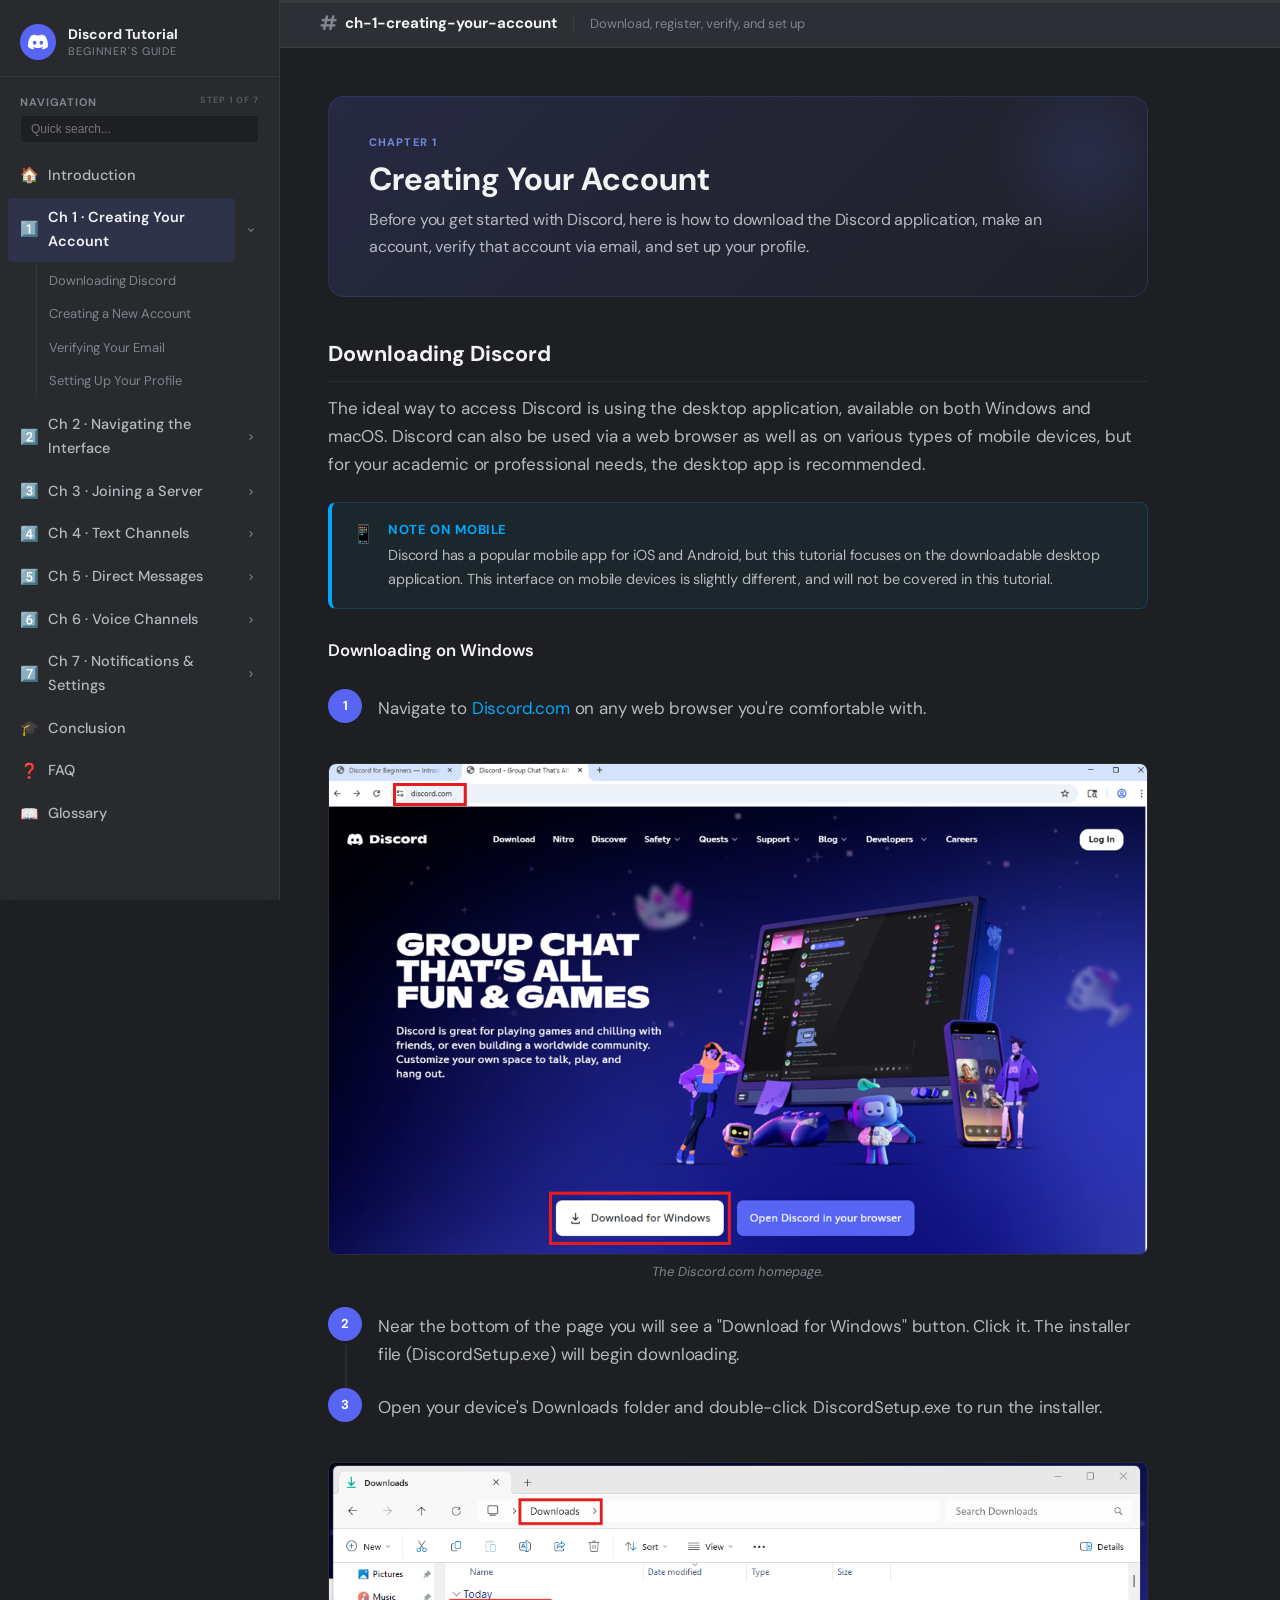
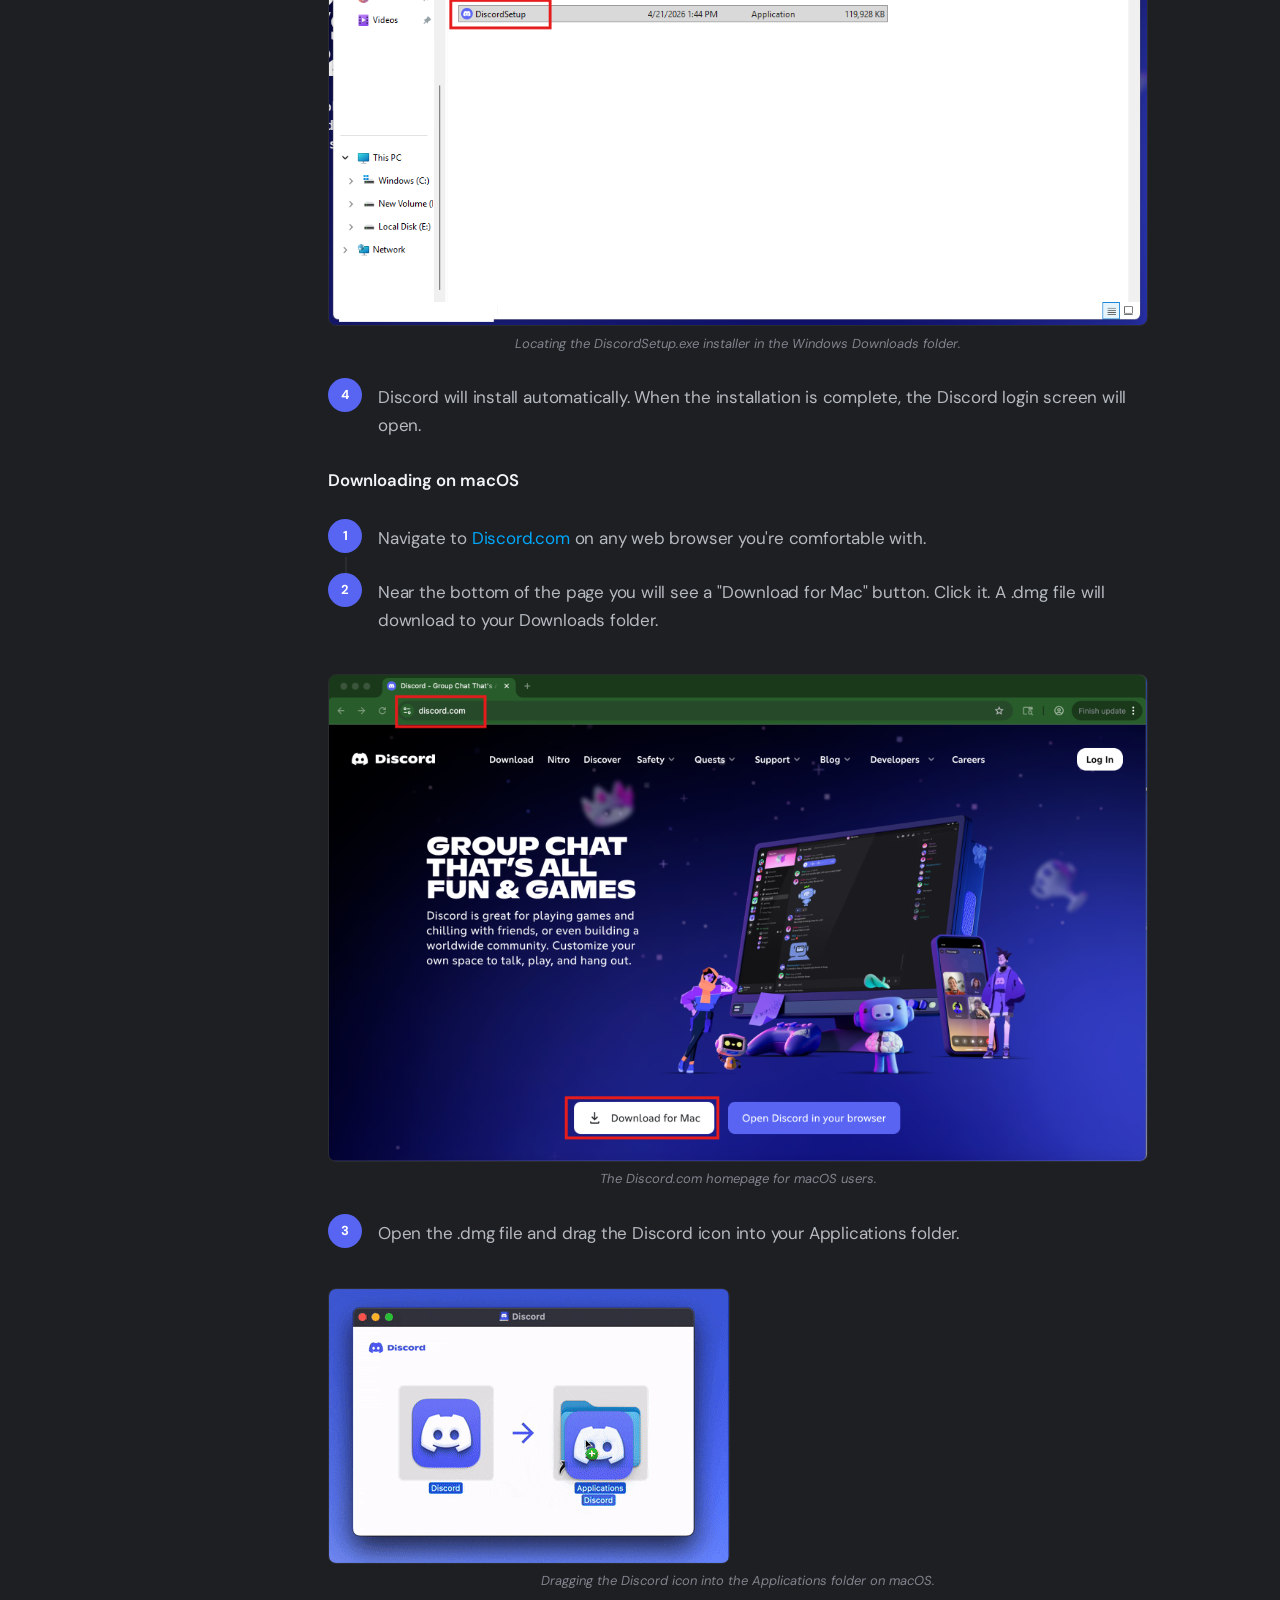
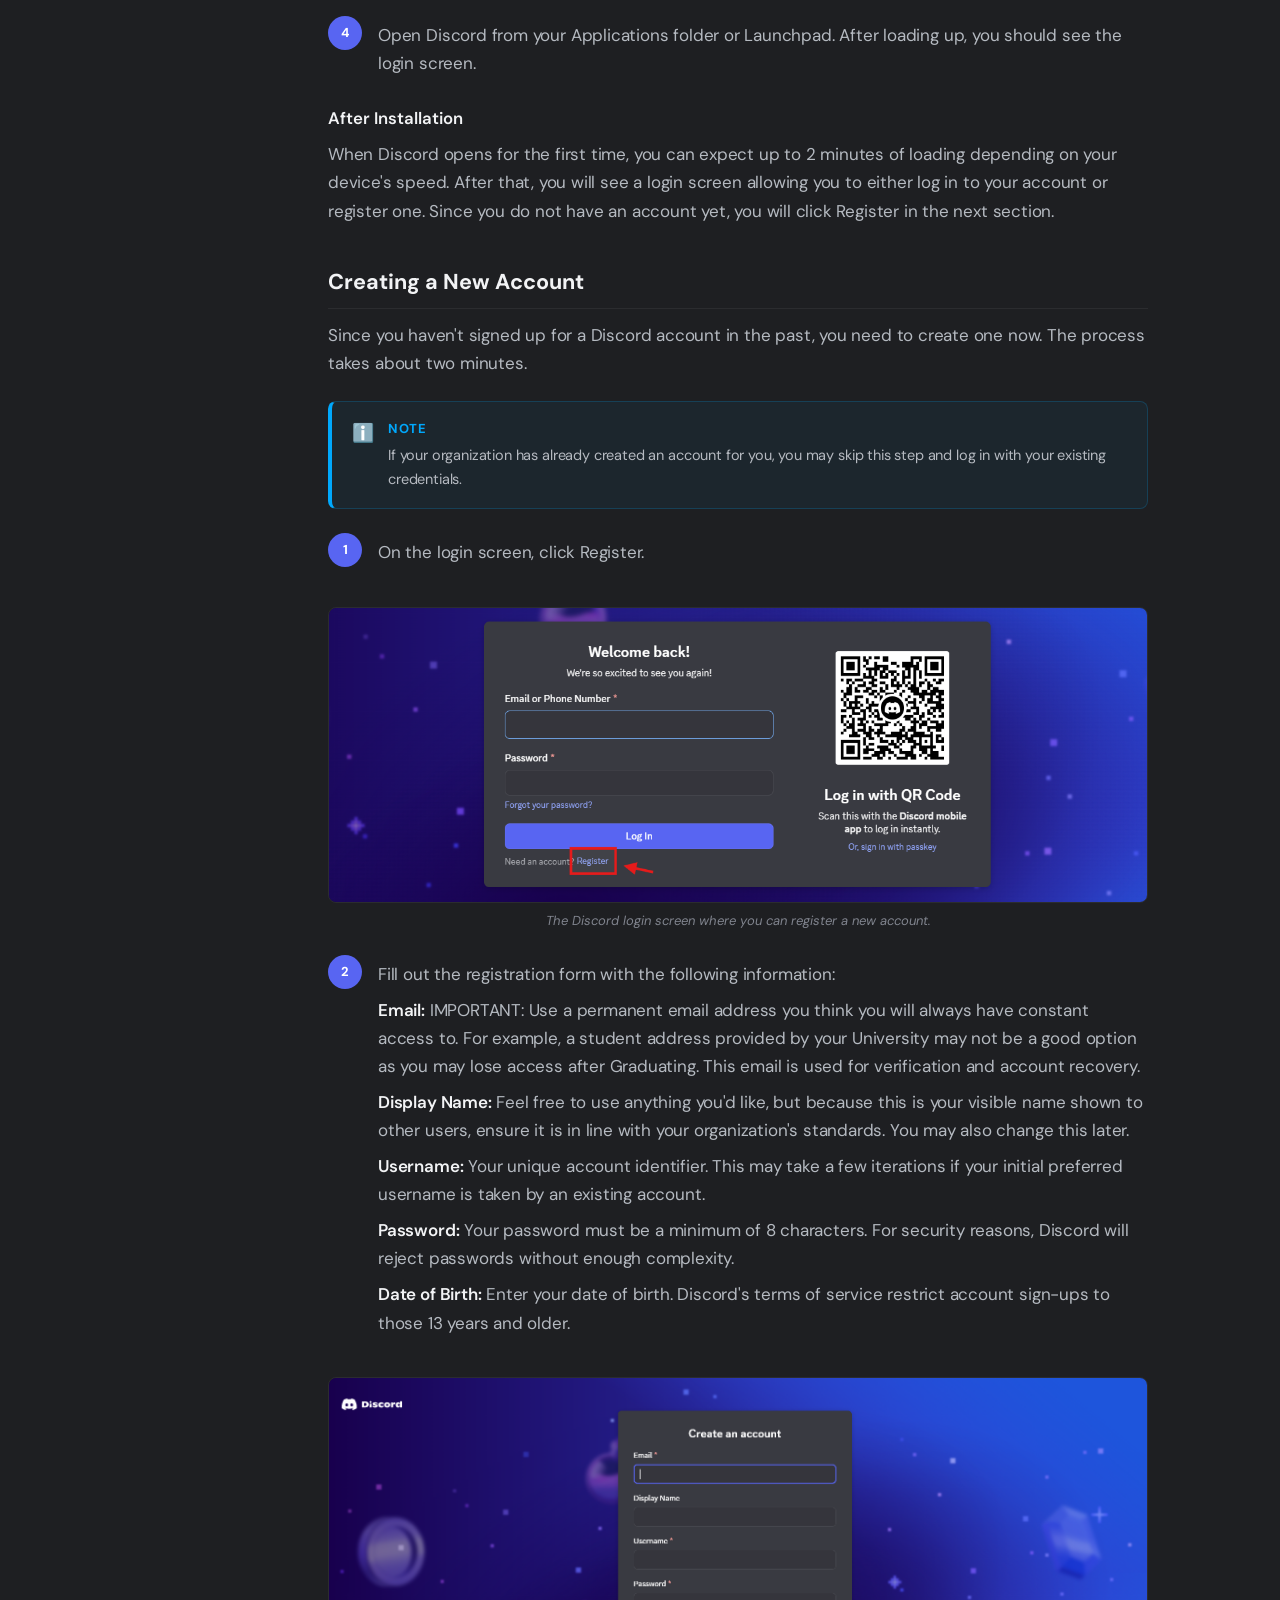
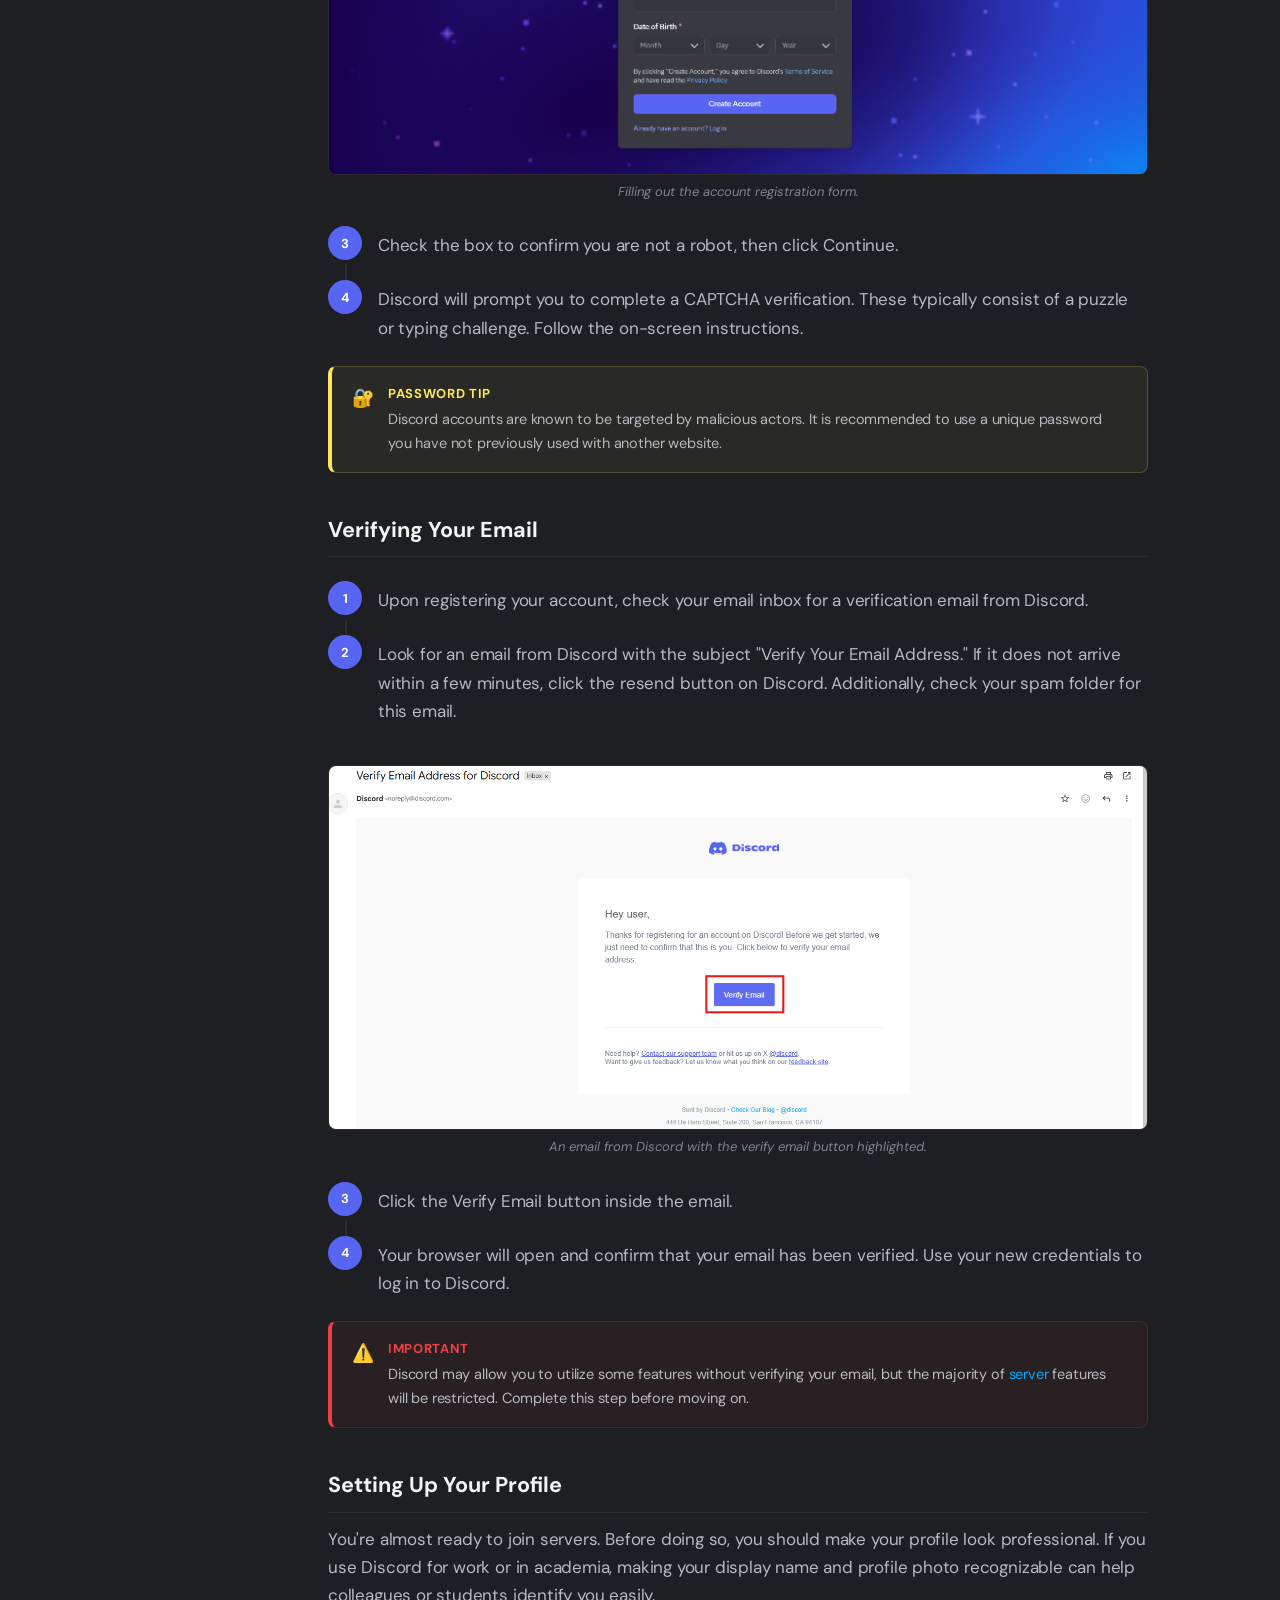
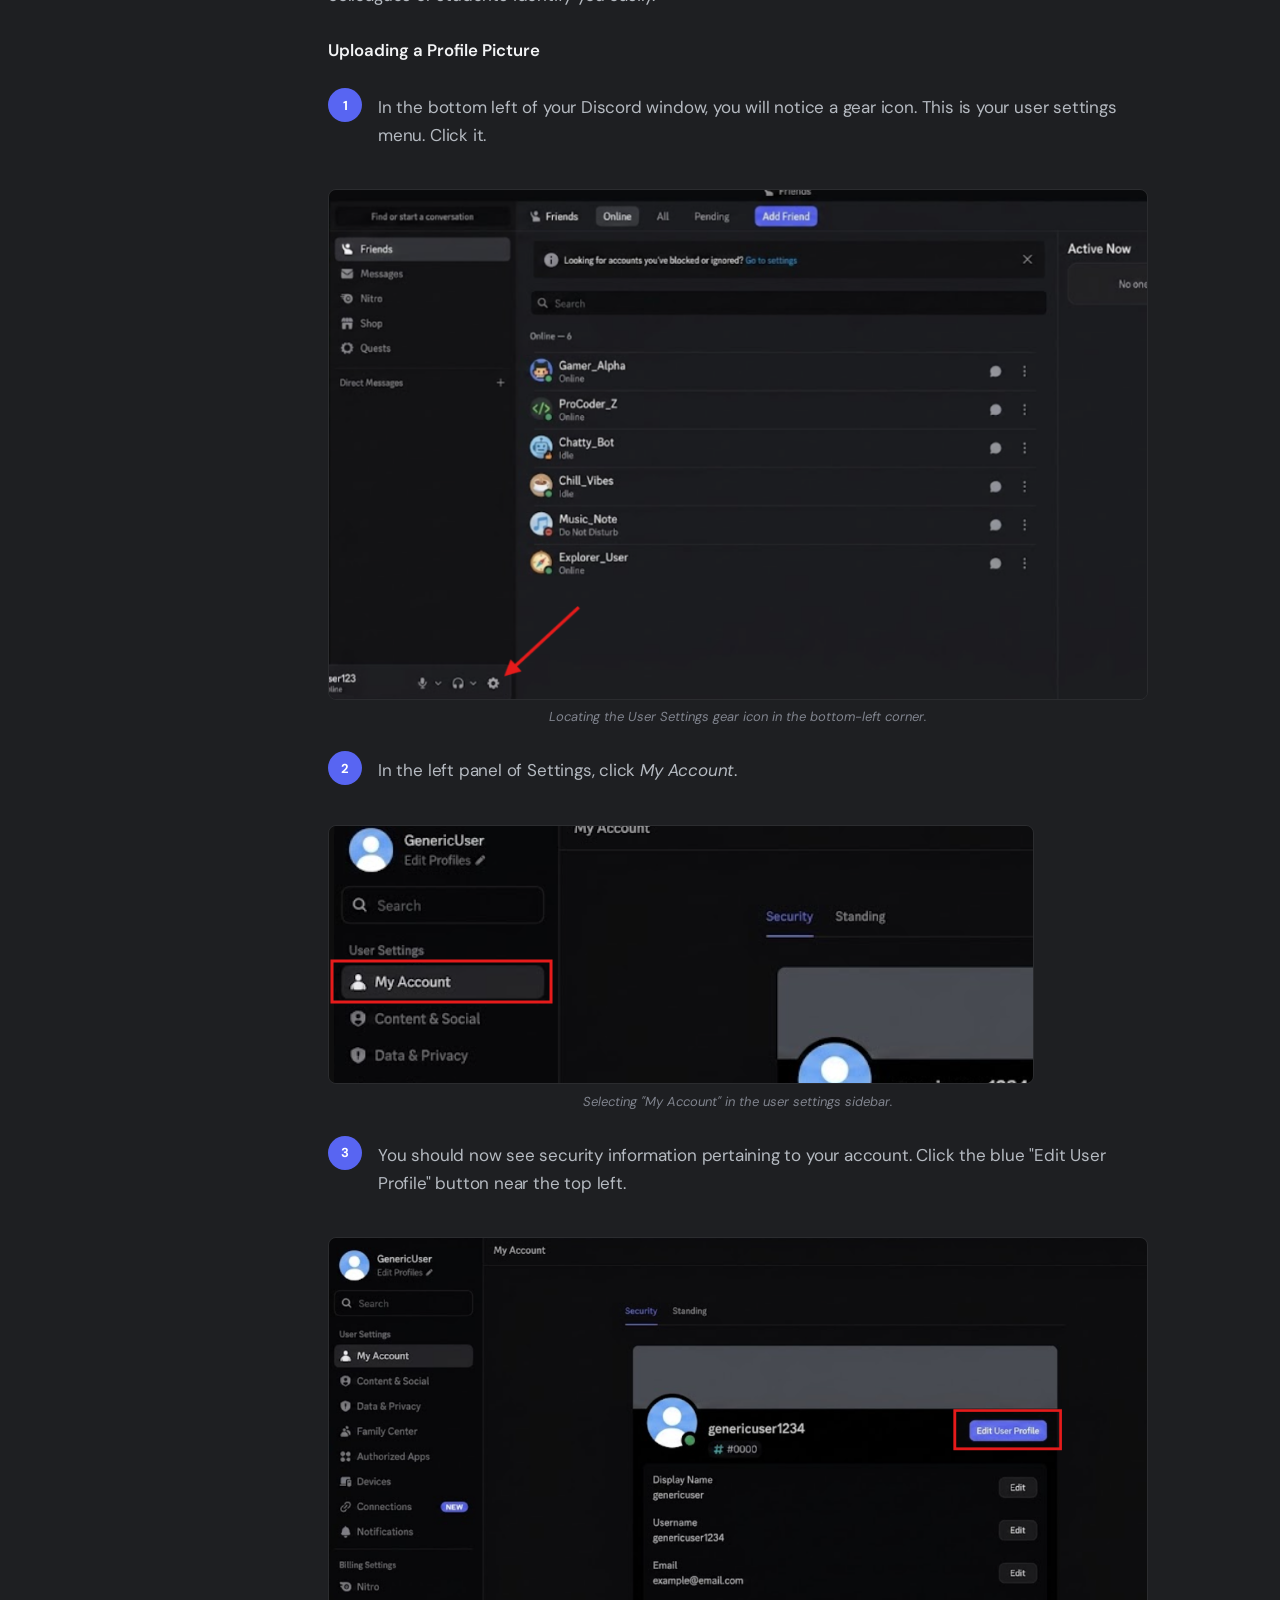
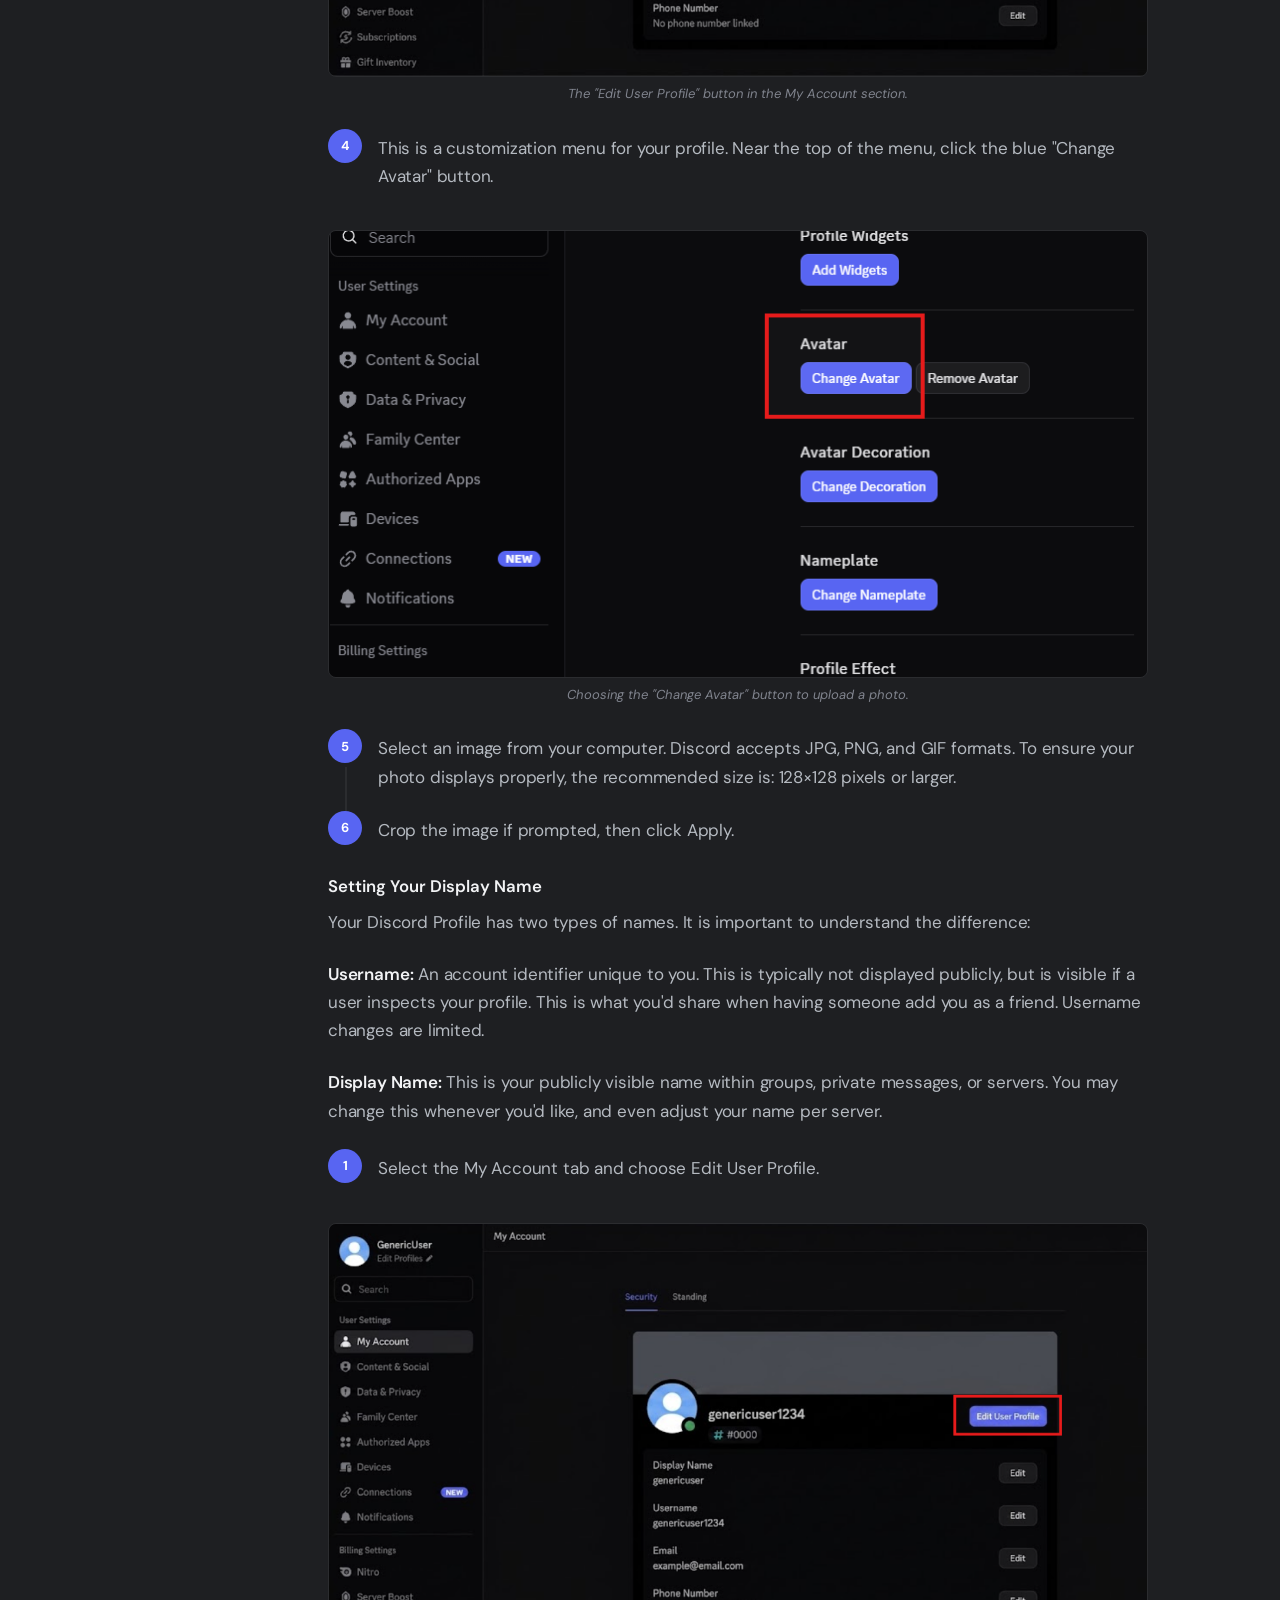
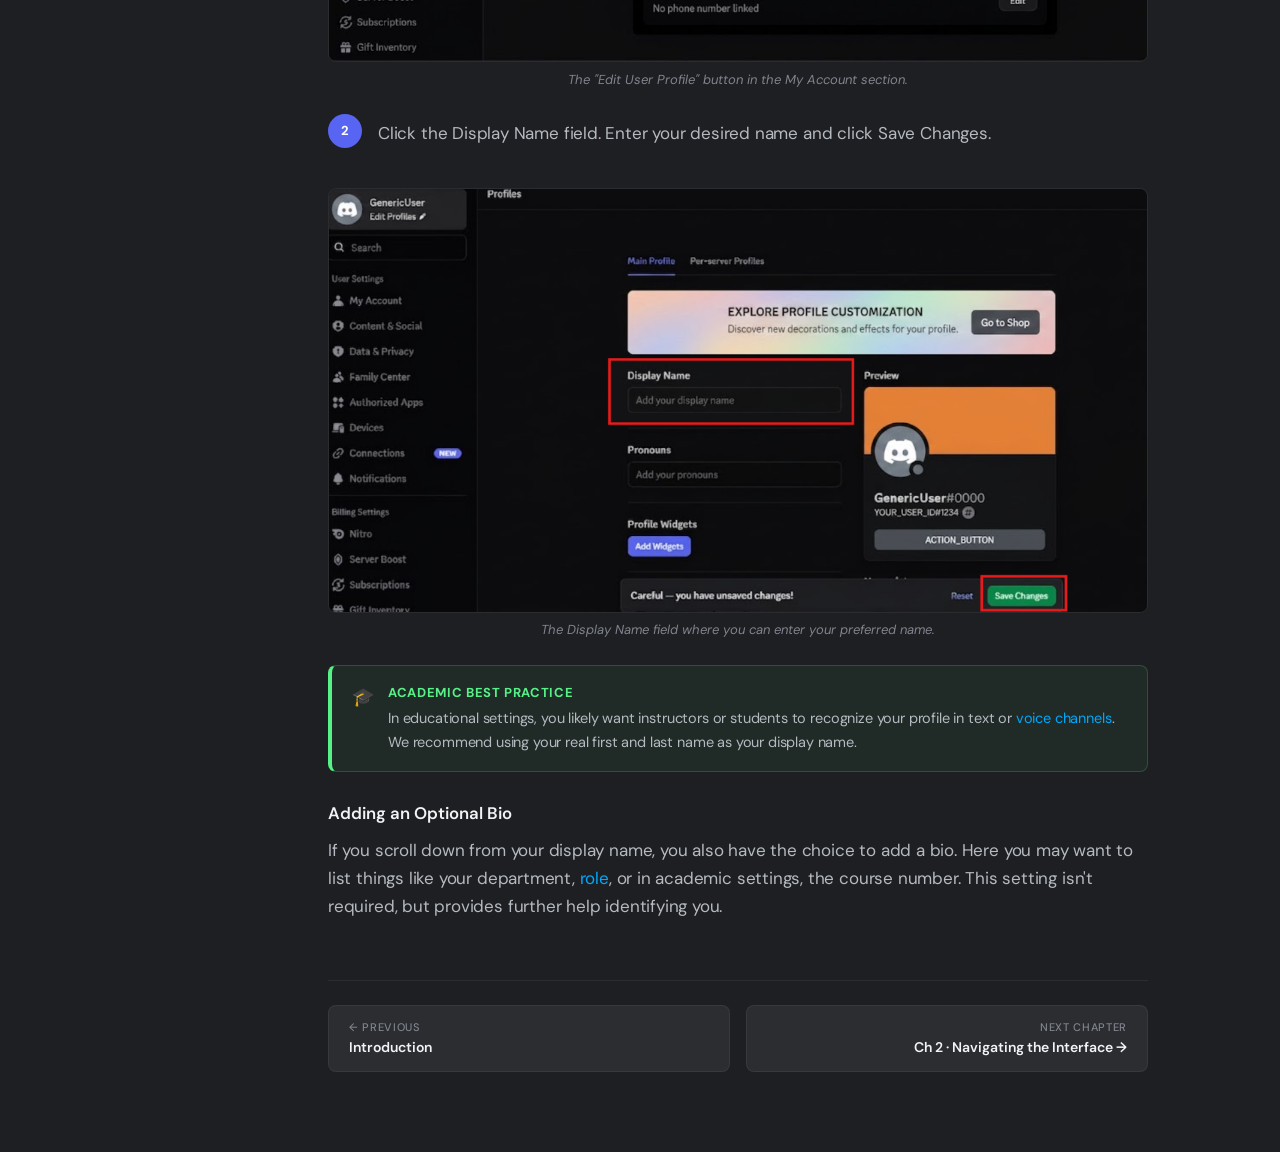
==== ch1.html @ 2c58df34 "Final Submission: Discord for Beginners Tutorial" ====
<!DOCTYPE html>
<html lang="en">
<head>
<meta charset="UTF-8">
<meta name="viewport" content="width=device-width, initial-scale=1.0">
<title>Ch 1 · Creating Your Account — Discord for Beginners</title>
<link rel="stylesheet" href="style.css">
</head>
<body>
<script>window.CURRENT_PAGE='ch1';</script>
<script src="nav.js"></script>

<div class="main">
  <div class="topbar">
    <span class="topbar-hash">#</span>
    <span class="topbar-title">ch-1-creating-your-account</span>
    <div class="topbar-divider"></div>
    <span class="topbar-desc">Download, register, verify, and set up</span>
  </div>
  <div class="content">

    <div class="page-hero">
      <div class="page-hero-eyebrow">Chapter 1</div>
      <h1>Creating Your Account</h1>
      <p>Before you get started with Discord, here is how to download the Discord application, make an account, verify that account via email, and set up your profile.</p>
    </div>

    <h2>Downloading Discord</h2>
    <p>The ideal way to access Discord is using the desktop application, available on both Windows and macOS. Discord can also be used via a web browser as well as on various types of mobile devices, but for your academic or professional needs, the desktop app is recommended.</p>

    <div class="callout info">
      <div class="callout-icon">📱</div>
      <div class="callout-body">
        <div class="callout-title">Note on Mobile</div>
        <p>Discord has a popular mobile app for iOS and Android, but this tutorial focuses on the downloadable desktop application. This interface on mobile devices is slightly different, and will not be covered in this tutorial.</p>
      </div>
    </div>

    <h3>Downloading on Windows</h3>
    <div class="steps">
      <div class="step">
        <div class="step-num">1</div>
        <div class="step-body"><p>Navigate to <a href="http://discord.com" target="_blank">Discord.com</a> on any web browser you're comfortable with.</p></div>
      </div>
    </div>
    <img src="assets/chapter 1 downloading on windows between step 1 and 2.png" alt="Discord homepage" style="max-width: 100%; height: auto; border-radius: var(--radius-md); border: 1px solid var(--border); margin: 16px 0 8px 0;">
    <div class="img-caption">The Discord.com homepage.</div>

    <div class="steps">
      <div class="step">
        <div class="step-num">2</div>
        <div class="step-body"><p>Near the bottom of the page you will see a "Download for Windows" button. Click it. The installer file (DiscordSetup.exe) will begin downloading.</p></div>
      </div>
      <div class="step">
        <div class="step-num">3</div>
        <div class="step-body"><p>Open your device's Downloads folder and double-click DiscordSetup.exe to run the installer.</p></div>
      </div>
    </div>
    <img src="assets/chapter 1, downloading on windows, between steps 3 and 4.png" alt="Discord download and install on Windows" style="max-width: 100%; height: auto; border-radius: var(--radius-md); border: 1px solid var(--border); margin: 16px 0 8px 0;">
    <div class="img-caption">Locating the DiscordSetup.exe installer in the Windows Downloads folder.</div>

    <div class="steps">
      <div class="step">
        <div class="step-num">4</div>
        <div class="step-body"><p>Discord will install automatically. When the installation is complete, the Discord login screen will open.</p></div>
      </div>
    </div>

    <h3>Downloading on macOS</h3>
    <div class="steps">
      <div class="step">
        <div class="step-num">1</div>
        <div class="step-body"><p>Navigate to <a href="http://discord.com" target="_blank">Discord.com</a> on any web browser you're comfortable with.</p></div>
      </div>
      <div class="step">
        <div class="step-num">2</div>
        <div class="step-body"><p>Near the bottom of the page you will see a "Download for Mac" button. Click it. A .dmg file will download to your Downloads folder.</p></div>
      </div>
    </div>
    <img src="assets/chapter 1 downloading on mac os between steps 2 and 3.png" alt="Discord download on macOS" style="max-width: 100%; height: auto; border-radius: var(--radius-md); border: 1px solid var(--border); margin: 16px 0 8px 0;">
    <div class="img-caption">The Discord.com homepage for macOS users.</div>

    <div class="steps">
      <div class="step">
        <div class="step-num">3</div>
        <div class="step-body"><p>Open the .dmg file and drag the Discord icon into your Applications folder.</p></div>
      </div>
    </div>
    <img src="assets/chapter 1 downloading on mac os between steps 3 and 4.gif" alt="Installing Discord on macOS" style="max-width: 100%; height: auto; border-radius: var(--radius-md); border: 1px solid var(--border); margin: 16px 0 8px 0;">
    <div class="img-caption">Dragging the Discord icon into the Applications folder on macOS.</div>

    <div class="steps">
      <div class="step">
        <div class="step-num">4</div>
        <div class="step-body"><p>Open Discord from your Applications folder or Launchpad. After loading up, you should see the login screen.</p></div>
      </div>
    </div>

    <h3>After Installation</h3>
    <p>When Discord opens for the first time, you can expect up to 2 minutes of loading depending on your device's speed. After that, you will see a login screen allowing you to either log in to your account or register one. Since you do not have an account yet, you will click Register in the next section.</p>

    <h2>Creating a New Account</h2>
    <p>Since you haven't signed up for a Discord account in the past, you need to create one now. The process takes about two minutes.</p>

    <div class="callout info">
      <div class="callout-icon">ℹ️</div>
      <div class="callout-body">
        <div class="callout-title">Note</div>
        <p>If your organization has already created an account for you, you may skip this step and log in with your existing credentials.</p>
      </div>
    </div>

    <div class="steps">
      <div class="step">
        <div class="step-num">1</div>
        <div class="step-body"><p>On the login screen, click Register.</p></div>
      </div>
    </div>
    <img src="assets/chapter 1 creating a new account, between steps 1 and 2.png" alt="Discord login screen with Register button" style="max-width: 100%; height: auto; border-radius: var(--radius-md); border: 1px solid var(--border); margin: 16px 0 8px 0;">
    <div class="img-caption">The Discord login screen where you can register a new account.</div>

    <div class="steps">
      <div class="step">
        <div class="step-num">2</div>
        <div class="step-body">
          <p>Fill out the registration form with the following information:</p>
          <p><strong>Email:</strong> IMPORTANT: Use a permanent email address you think you will always have constant access to. For example, a student address provided by your University may not be a good option as you may lose access after Graduating. This email is used for verification and account recovery.</p>
          <p><strong>Display Name:</strong> Feel free to use anything you'd like, but because this is your visible name shown to other users, ensure it is in line with your organization's standards. You may also change this later.</p>
          <p><strong>Username:</strong> Your unique account identifier. This may take a few iterations if your initial preferred username is taken by an existing account.</p>
          <p><strong>Password:</strong> Your password must be a minimum of 8 characters. For security reasons, Discord will reject passwords without enough complexity.</p>
          <p><strong>Date of Birth:</strong> Enter your date of birth. Discord's terms of service restrict account sign-ups to those 13 years and older.</p>
        </div>
      </div>
    </div>
    <img src="assets/chapter 1 creating a new account, between steps 2 and 3.png" alt="Discord registration form" style="max-width: 100%; height: auto; border-radius: var(--radius-md); border: 1px solid var(--border); margin: 16px 0 8px 0;">
    <div class="img-caption">Filling out the account registration form.</div>

    <div class="steps">
      <div class="step">
        <div class="step-num">3</div>
        <div class="step-body"><p>Check the box to confirm you are not a robot, then click Continue.</p></div>
      </div>
      <div class="step">
        <div class="step-num">4</div>
        <div class="step-body"><p>Discord will prompt you to complete a CAPTCHA verification. These typically consist of a puzzle or typing challenge. Follow the on-screen instructions.</p></div>
      </div>
    </div>

    <div class="callout warning">
      <div class="callout-icon">🔐</div>
      <div class="callout-body">
        <div class="callout-title">Password Tip</div>
        <p>Discord accounts are known to be targeted by malicious actors. It is recommended to use a unique password you have not previously used with another website.</p>
      </div>
    </div>

    <h2>Verifying Your Email</h2>
    <div class="steps">
      <div class="step">
        <div class="step-num">1</div>
        <div class="step-body"><p>Upon registering your account, check your email inbox for a verification email from Discord.</p></div>
      </div>
      <div class="step">
        <div class="step-num">2</div>
        <div class="step-body"><p>Look for an email from Discord with the subject "Verify Your Email Address." If it does not arrive within a few minutes, click the resend button on Discord. Additionally, check your spam folder for this email.</p></div>
      </div>
    </div>
    <img src="assets/chapter 1 verifying your email between steps 2 and 3.png" alt="Discord email verification" style="max-width: 100%; height: auto; border-radius: var(--radius-md); border: 1px solid var(--border); margin: 16px 0 8px 0;">
    <div class="img-caption">An email from Discord with the verify email button highlighted.</div>

    <div class="steps">
      <div class="step">
        <div class="step-num">3</div>
        <div class="step-body"><p>Click the Verify Email button inside the email.</p></div>
      </div>
      <div class="step">
        <div class="step-num">4</div>
        <div class="step-body"><p>Your browser will open and confirm that your email has been verified. Use your new credentials to log in to Discord.</p></div>
      </div>
    </div>

    <div class="callout danger">
      <div class="callout-icon">⚠️</div>
      <div class="callout-body">
        <div class="callout-title">Important</div>
        <p>Discord may allow you to utilize some features without verifying your email, but the majority of <a href="glossary.html#server">server</a> features will be restricted. Complete this step before moving on.</p>
      </div>
    </div>

    <h2>Setting Up Your Profile</h2>
    <p>You're almost ready to join servers. Before doing so, you should make your profile look professional. If you use Discord for work or in academia, making your display name and profile photo recognizable can help colleagues or students identify you easily.</p>

    <h3>Uploading a Profile Picture</h3>
    <div class="steps">
      <div class="step">
        <div class="step-num">1</div>
        <div class="step-body"><p>In the bottom left of your Discord window, you will notice a gear icon. This is your user settings menu. Click it.</p></div>
      </div>
    </div>
    <img src="assets/chapter 1 uploading a profile picture between step 1 and 2.png" alt="Settings gear icon location" style="max-width: 100%; height: auto; border-radius: var(--radius-md); border: 1px solid var(--border); margin: 16px 0 8px 0;">
    <div class="img-caption">Locating the User Settings gear icon in the bottom-left corner.</div>

    <div class="steps">
      <div class="step">
        <div class="step-num">2</div>
        <div class="step-body"><p>In the left panel of Settings, click <em>My Account</em>.</p></div>
      </div>
    </div>
    <img src="assets/chapter 1 uploading a profile picture between step 2 and 3.png" alt="My Account in Settings" style="max-width: 100%; height: auto; border-radius: var(--radius-md); border: 1px solid var(--border); margin: 16px 0 8px 0;">
    <div class="img-caption">Selecting "My Account" in the user settings sidebar.</div>

    <div class="steps">
      <div class="step">
        <div class="step-num">3</div>
        <div class="step-body"><p>You should now see security information pertaining to your account. Click the blue "Edit User Profile" button near the top left.</p></div>
      </div>
    </div>
    <img src="assets/chapter 1 uploading a profile picture, between step 3 and 4.png" alt="Edit User Profile button" style="max-width: 100%; height: auto; border-radius: var(--radius-md); border: 1px solid var(--border); margin: 16px 0 8px 0;">
    <div class="img-caption">The "Edit User Profile" button in the My Account section.</div>

    <div class="steps">
      <div class="step">
        <div class="step-num">4</div>
        <div class="step-body"><p>This is a customization menu for your profile. Near the top of the menu, click the blue "Change Avatar" button.</p></div>
      </div>
    </div>
    <img src="assets/chapter 1 uploading a profile picture between step 4 and 5.png" alt="Change Avatar button" style="max-width: 100%; height: auto; border-radius: var(--radius-md); border: 1px solid var(--border); margin: 16px 0 8px 0;">
    <div class="img-caption">Choosing the "Change Avatar" button to upload a photo.</div>

    <div class="steps">
      <div class="step">
        <div class="step-num">5</div>
        <div class="step-body"><p>Select an image from your computer. Discord accepts JPG, PNG, and GIF formats. To ensure your photo displays properly, the recommended size is: 128×128 pixels or larger.</p></div>
      </div>
      <div class="step">
        <div class="step-num">6</div>
        <div class="step-body"><p>Crop the image if prompted, then click Apply.</p></div>
      </div>
    </div>

    <h3>Setting Your Display Name</h3>
    <p>Your Discord Profile has two types of names. It is important to understand the difference:</p>
    <p><strong>Username:</strong> An account identifier unique to you. This is typically not displayed publicly, but is visible if a user inspects your profile. This is what you'd share when having someone add you as a friend. Username changes are limited.</p>
    <p><strong>Display Name:</strong> This is your publicly visible name within groups, private messages, or servers. You may change this whenever you'd like, and even adjust your name per server.</p>
    <div class="steps">
      <div class="step">
        <div class="step-num">1</div>
        <div class="step-body"><p>Select the My Account tab and choose Edit User Profile.</p></div>
      </div>
    </div>
    <img src="assets/chapter 1 uploading a profile picture, between step 3 and 4.png" alt="Edit User Profile button" style="max-width: 100%; height: auto; border-radius: var(--radius-md); border: 1px solid var(--border); margin: 16px 0 8px 0;">
    <div class="img-caption">The "Edit User Profile" button in the My Account section.</div>

    <div class="steps">
      <div class="step">
        <div class="step-num">2</div>
        <div class="step-body"><p>Click the Display Name field. Enter your desired name and click Save Changes.</p></div>
      </div>
    </div>
    <img src="assets/chapter 1 setting up your display name, between click save and academic best practice.png" alt="Display Name field in settings" style="max-width: 100%; height: auto; border-radius: var(--radius-md); border: 1px solid var(--border); margin: 16px 0 8px 0;">
    <div class="img-caption">The Display Name field where you can enter your preferred name.</div>


    <div class="callout tip">
      <div class="callout-icon">🎓</div>
      <div class="callout-body">
        <div class="callout-title">Academic Best Practice</div>
        <p>In educational settings, you likely want instructors or students to recognize your profile in text or <a href="glossary.html#voice-channel">voice channels</a>. We recommend using your real first and last name as your display name.</p>
      </div>
    </div>

    <h3>Adding an Optional Bio</h3>
    <p>If you scroll down from your display name, you also have the choice to add a bio. Here you may want to list things like your department, <a href="glossary.html#role">role</a>, or in academic settings, the course number. This setting isn't required, but provides further help identifying you.</p>

    <div class="chapter-nav">
      <a href="index.html" class="chapter-nav-btn">
        <div>
          <span class="label">← Previous</span>
          <span class="title">Introduction</span>
        </div>
      </a>
      <a href="ch2.html" class="chapter-nav-btn next">
        <div>
          <span class="label">Next Chapter</span>
          <span class="title">Ch 2 · Navigating the Interface →</span>
        </div>
      </a>
    </div>

  </div>
</div>
</body>
</html>
---- style.css ----
@import url('https://fonts.googleapis.com/css2?family=gg+Sans:wght@400;500;600;700&family=Noto+Sans:ital,wght@0,400;0,600;0,700;1,400&display=swap');
@import url('https://fonts.googleapis.com/css2?family=DM+Sans:ital,opsz,wght@0,9..40,400;0,9..40,500;0,9..40,600;0,9..40,700;1,9..40,400&family=JetBrains+Mono:wght@400;500&display=swap');

/* ── TOKENS ─────────────────────────────────────────────────────────── */
:root {
  --bg-primary:    #1e1f22;
  --bg-secondary:  #2b2d31;
  --bg-tertiary:   #313338;
  --bg-elevated:   #383a40;
  --sidebar-bg:    #2b2d31;
  --nav-bg:        #1e1f22;

  --blurple:       #5865f2;
  --blurple-hover: #4752c4;
  --blurple-light: #7289da;
  --green:         #57f287;
  --yellow:        #fee75c;
  --red:           #ed4245;
  --fuchsia:       #eb459e;

  --text-primary:  #f2f3f5;
  --text-secondary:#b5bac1;
  --text-muted:    #80848e;
  --text-link:     #00a8fc;
  --info:          #00a8fc;
  --tip:           #57f287;
  --warning:       #fee75c;
  --danger:        #ed4245;

  --border:        rgba(255,255,255,0.06);
  --shadow:        0 8px 32px rgba(0,0,0,0.4);

  --font-body:     'DM Sans', sans-serif;
  --font-mono:     'JetBrains Mono', monospace;

  --radius-sm:     4px;
  --radius-md:     8px;
  --radius-lg:     16px;
  --radius-xl:     24px;

  --nav-width:     280px;
  --content-max:   820px;
}

/* ── RESET ───────────────────────────────────────────────────────────── */
*, *::before, *::after { box-sizing: border-box; margin: 0; padding: 0; }
html { scroll-behavior: smooth; }
body {
  font-family: var(--font-body);
  background: var(--bg-primary);
  color: var(--text-primary);
  font-size: 16px;
  line-height: 1.65;
  min-height: 100vh;
  display: flex;
}

/* ── SIDEBAR NAV ─────────────────────────────────────────────────────── */
.sidebar {
  width: var(--nav-width);
  min-height: 100vh;
  background: rgba(43, 45, 49, 0.8);
  backdrop-filter: blur(12px);
  -webkit-backdrop-filter: blur(12px);
  position: fixed;
  top: 0; left: 0;
  display: flex;
  flex-direction: column;
  overflow-y: auto;
  z-index: 1000;
  border-right: 1px solid var(--border);
}

.sidebar-logo {
  padding: 24px 20px 16px;
  border-bottom: 1px solid var(--border);
  display: flex;
  align-items: center;
  gap: 12px;
  text-decoration: none;
}

.sidebar-logo-icon {
  width: 36px; height: 36px;
  background: var(--blurple);
  border-radius: 50%;
  display: flex; align-items: center; justify-content: center;
  flex-shrink: 0;
}

.sidebar-logo-icon svg { width: 20px; height: 20px; fill: white; }

.sidebar-logo-text {
  font-size: 14px;
  font-weight: 700;
  color: var(--text-primary);
  line-height: 1.2;
}
.sidebar-logo-text span {
  display: block;
  font-weight: 400;
  font-size: 11px;
  color: var(--text-muted);
  text-transform: uppercase;
  letter-spacing: 0.08em;
  margin-top: 2px;
}

.nav-section {
  padding: 16px 8px 8px;
}

.nav-section-label {
  font-size: 11px;
  font-weight: 700;
  text-transform: uppercase;
  letter-spacing: 0.08em;
  color: var(--text-muted);
  padding: 0 12px;
  margin-bottom: 4px;
}

.nav-item {
  display: flex;
  align-items: center;
  gap: 10px;
  padding: 8px 12px;
  border-radius: var(--radius-sm);
  text-decoration: none;
  color: var(--text-secondary);
  font-size: 14.5px;
  font-weight: 500;
  transition: all 0.2s cubic-bezier(0.4, 0, 0.2, 1);
  margin-bottom: 2px;
  position: relative;
}
.nav-item:hover {
  background: var(--bg-elevated);
  color: var(--text-primary);
  transform: translateX(4px);
}
.nav-item.active {
  background: rgba(88,101,242,0.15);
  color: var(--text-primary);
  font-weight: 600;
}
.nav-item.active .nav-icon { color: var(--blurple); }

.nav-item-container { margin-bottom: 2px; }

.nav-item-header {
  display: flex;
  align-items: center;
  width: 100%;
}

.nav-item-link {
  flex: 1;
  display: flex;
  align-items: center;
  gap: 10px;
  padding: 8px 12px;
  border-radius: var(--radius-sm);
  text-decoration: none;
  color: var(--text-secondary);
  font-size: 14.5px;
  font-weight: 500;
  transition: all 0.2s;
}

.nav-item-link:hover { background: var(--bg-elevated); color: var(--text-primary); }
.nav-item-link.active { background: rgba(88,101,242,0.15); color: var(--text-primary); font-weight: 600; }

.nav-toggle-btn {
  background: transparent;
  border: none;
  color: var(--text-muted);
  width: 32px; height: 32px;
  display: flex; align-items: center; justify-content: center;
  cursor: pointer;
  border-radius: var(--radius-sm);
  transition: all 0.2s;
  margin-right: 4px;
}
.nav-toggle-btn:hover { background: var(--bg-elevated); color: var(--text-primary); }
.nav-toggle-btn svg { width: 12px; height: 12px; fill: currentColor; transition: transform 0.2s; }
.nav-item-container.open .nav-toggle-btn svg { transform: rotate(90deg); }

.nav-sub-items {
  padding-left: 28px;
  display: none;
  margin-top: 2px;
  margin-bottom: 8px;
}
.nav-item-container.open .nav-sub-items { display: block; }

.nav-sub-item {
  display: block;
  padding: 6px 12px;
  color: var(--text-muted);
  font-size: 13px;
  text-decoration: none;
  border-left: 1px solid var(--border);
  transition: all 0.2s;
}
.nav-sub-item:hover { color: var(--text-primary); border-left-color: var(--blurple); }
.nav-sub-item.active { color: var(--blurple-light); font-weight: 600; border-left-color: var(--blurple); }

.nav-icon {
  font-size: 15px;
  width: 18px;
  text-align: center;
  flex-shrink: 0;
  color: var(--text-muted);
}

.nav-badge {
  margin-left: auto;
  background: var(--blurple);
  color: white;
  font-size: 10px;
  font-weight: 700;
  padding: 1px 6px;
  border-radius: 99px;
}

/* ── MAIN CONTENT ────────────────────────────────────────────────────── */
.main {
  margin-left: var(--nav-width);
  flex: 1;
  min-height: 100vh;
  display: flex;
  flex-direction: column;
}

.topbar {
  background: rgba(49, 51, 56, 0.85);
  backdrop-filter: blur(12px);
  -webkit-backdrop-filter: blur(12px);
  border-bottom: 1px solid var(--border);
  padding: 0 40px;
  height: 48px;
  display: flex;
  align-items: center;
  gap: 8px;
  position: sticky;
  top: 0;
  z-index: 900;
}
.topbar-hash { color: var(--text-muted); font-size: 20px; font-weight: 700; }
.topbar-title { font-size: 15px; font-weight: 700; color: var(--text-primary); }
.topbar-divider { width: 1px; height: 20px; background: var(--border); margin: 0 8px; }
.topbar-desc { font-size: 13px; color: var(--text-muted); }

/* ── PROGRESS BAR ───────────────────────────────────────────────────── */
.scroll-progress {
  position: fixed;
  top: 0; left: var(--nav-width);
  width: calc(100% - var(--nav-width));
  height: 3px;
  background: rgba(255,255,255,0.05);
  z-index: 1100;
}
.scroll-progress-bar {
  height: 100%;
  background: linear-gradient(to right, var(--blurple), var(--fuchsia));
  width: 0%;
  transition: width 0.1s;
}
@media (max-width: 768px) {
  .scroll-progress { left: 0; width: 100%; }
}

.content {
  padding: 48px 48px 80px;
  max-width: calc(var(--content-max) + 96px);
  animation: content-fade-in 0.6s cubic-bezier(0.2, 0, 0.2, 1) forwards;
  opacity: 0; transform: translateY(10px);
}

@keyframes content-fade-in {
  to { opacity: 1; transform: translateY(0); }
}

/* ── TOOLTIPS ────────────────────────────────────────────────────────── */
[data-tooltip] { position: relative; cursor: help; text-decoration: underline dotted var(--text-muted); }
[data-tooltip]::before {
  content: attr(data-tooltip);
  position: absolute;
  bottom: 125%; left: 50%;
  transform: translateX(-50%) translateY(10px);
  padding: 8px 12px;
  background: var(--bg-secondary);
  border: 1px solid var(--border);
  border-radius: var(--radius-md);
  color: var(--text-primary);
  font-size: 13px;
  white-space: pre-wrap;
  width: 220px;
  box-shadow: var(--shadow);
  opacity: 0; pointer-events: none;
  transition: all 0.2s;
  z-index: 2000;
}
[data-tooltip]:hover::before { opacity: 1; transform: translateX(-50%) translateY(0); }

/* ── TYPOGRAPHY ──────────────────────────────────────────────────────── */
h1 {
  font-size: 2rem;
  font-weight: 700;
  color: var(--text-primary);
  line-height: 1.25;
  margin-bottom: 12px;
}
h2 {
  font-size: 1.35rem;
  font-weight: 700;
  color: var(--text-primary);
  margin-top: 40px;
  margin-bottom: 12px;
  padding-bottom: 8px;
  border-bottom: 1px solid var(--border);
  scroll-margin-top: 80px;
}
h3 {
  font-size: 1.05rem;
  font-weight: 600;
  color: var(--text-primary);
  margin-top: 28px;
  margin-bottom: 8px;
  scroll-margin-top: 80px;
}
p {
  color: var(--text-secondary);
  margin-bottom: 1.5rem;
  max-width: var(--content-max);
  font-size: 17px;
  letter-spacing: -0.011em;
}
a { color: var(--text-link); text-decoration: none; }
a:hover { text-decoration: underline; }
strong { color: var(--text-primary); font-weight: 600; }
em { color: var(--text-secondary); font-style: italic; }

/* ── PAGE HERO ───────────────────────────────────────────────────────── */
.page-hero {
  background: linear-gradient(135deg, rgba(88,101,242,0.15) 0%, rgba(88,101,242,0.03) 100%);
  border: 1px solid rgba(88,101,242,0.2);
  border-radius: var(--radius-lg);
  padding: 36px 40px;
  margin-bottom: 40px;
  position: relative;
  overflow: hidden;
}
.page-hero::before {
  content: '';
  position: absolute;
  top: -40px; right: -40px;
  width: 200px; height: 200px;
  background: radial-gradient(circle, rgba(88,101,242,0.15), transparent 70%);
  pointer-events: none;
}
.page-hero-eyebrow {
  font-size: 11px;
  font-weight: 700;
  text-transform: uppercase;
  letter-spacing: 0.1em;
  color: var(--blurple-light);
  margin-bottom: 8px;
}
.page-hero h1 { margin-bottom: 8px; }
.page-hero p { margin-bottom: 0; font-size: 16px; }

/* ── CALLOUT BOXES ───────────────────────────────────────────────────── */
.callout {
  border-radius: var(--radius-md);
  padding: 16px 20px;
  margin: 20px 0;
  display: flex;
  gap: 14px;
  max-width: var(--content-max);
}
.callout-icon { font-size: 18px; flex-shrink: 0; margin-top: 1px; }
.callout-body { flex: 1; }
.callout-body p { margin-bottom: 0; font-size: 14.5px; }
.callout-title { font-weight: 700; font-size: 13px; text-transform: uppercase; letter-spacing: 0.05em; margin-bottom: 4px; }

.callout.info    { background: rgba(0, 168, 252, 0.05);  border: 1px solid rgba(0, 168, 252, 0.2);  border-left-width: 4px; border-left-color: var(--info); }
.callout.tip     { background: rgba(87, 242, 135, 0.05); border: 1px solid rgba(87, 242, 135, 0.2); border-left-width: 4px; border-left-color: var(--tip); }
.callout.warning { background: rgba(254, 231, 92, 0.05); border: 1px solid rgba(254, 231, 92, 0.2); border-left-width: 4px; border-left-color: var(--warning); }
.callout.danger  { background: rgba(237, 66, 69, 0.05);  border: 1px solid rgba(237, 66, 69, 0.2);  border-left-width: 4px; border-left-color: var(--danger); }

.callout.info    .callout-title { color: var(--info); }
.callout.tip     .callout-title { color: var(--tip); }
.callout.warning .callout-title { color: var(--warning); }
.callout.danger  .callout-title { color: var(--danger); }

/* ── STEP BLOCKS ─────────────────────────────────────────────────────── */
.steps { margin: 24px 0; max-width: var(--content-max); }
.step {
  display: flex;
  gap: 16px;
  margin-bottom: 20px;
  position: relative;
}
.step:not(:last-child)::before {
  content: '';
  position: absolute;
  left: 17px; top: 38px;
  width: 2px;
  height: calc(100% + 4px);
  background: var(--border);
}
.step-num {
  width: 34px; height: 34px;
  background: var(--blurple);
  border-radius: 50%;
  display: flex; align-items: center; justify-content: center;
  font-size: 13px;
  font-weight: 700;
  color: white;
  flex-shrink: 0;
  z-index: 1;
}
.step-body { flex: 1; padding-top: 5px; }
.step-body p { margin-bottom: 8px; }
.step-body p:last-child { margin-bottom: 0; }

/* ── IMAGE PLACEHOLDER ───────────────────────────────────────────────── */
.img-placeholder {
  background: var(--bg-secondary);
  border: 2px dashed var(--bg-elevated);
  border-radius: var(--radius-md);
  display: flex;
  flex-direction: column;
  align-items: center;
  justify-content: center;
  gap: 8px;
  padding: 40px 20px;
  margin: 20px 0;
  max-width: var(--content-max);
  color: var(--text-muted);
  font-size: 13px;
}
.img-placeholder-icon { font-size: 28px; }
.img-placeholder-label { font-weight: 600; color: var(--text-secondary); }

/* ── IMAGE CAPTIONS ──────────────────────────────────────────────────── */
.img-caption {
  display: block;
  font-size: 13px;
  color: var(--text-muted);
  margin-top: -10px;
  margin-bottom: 24px;
  text-align: center;
  font-style: italic;
  max-width: var(--content-max);
}


/* ── DEFINITION LIST ─────────────────────────────────────────────────── */
.def-list { max-width: var(--content-max); }
.def-item {
  padding: 16px 0;
  border-bottom: 1px solid var(--border);
  display: grid;
  grid-template-columns: 160px 1fr;
  gap: 16px;
  align-items: start;
}
.def-item:last-child { border-bottom: none; }
.def-term {
  font-weight: 700;
  color: var(--blurple-light);
  font-family: var(--font-mono);
  font-size: 14px;
  padding-top: 2px;
}
.def-desc {
  color: var(--text-secondary);
  font-size: 15px;
}

/* ── FAQ ITEMS ───────────────────────────────────────────────────────── */
.faq-item {
  background: var(--bg-secondary);
  border-radius: var(--radius-md);
  margin-bottom: 12px;
  overflow: hidden;
  max-width: var(--content-max);
  border: 1px solid var(--border);
}
.faq-q {
  padding: 16px 20px;
  font-weight: 600;
  cursor: pointer;
  display: flex;
  justify-content: space-between;
  align-items: center;
  gap: 12px;
  user-select: none;
  transition: background 0.15s;
}
.faq-q:hover { background: var(--bg-elevated); }
.faq-q .faq-arrow { color: var(--text-muted); font-size: 12px; transition: transform 0.2s; flex-shrink: 0; }
.faq-item.open .faq-arrow { transform: rotate(180deg); }
.faq-a {
  display: none;
  padding: 0 20px 16px;
  color: var(--text-secondary);
  font-size: 15px;
  border-top: 1px solid var(--border);
  padding-top: 14px;
}
.faq-item.open .faq-a { display: block; }

/* ── KEYBOARD SHORTCUT ───────────────────────────────────────────────── */
kbd {
  background: var(--bg-elevated);
  border: 1px solid rgba(255,255,255,0.12);
  border-bottom-width: 2px;
  border-radius: 4px;
  padding: 2px 7px;
  font-family: var(--font-mono);
  font-size: 12px;
  color: var(--text-primary);
}

/* ── INLINE CODE ─────────────────────────────────────────────────────── */
code {
  background: var(--bg-elevated);
  border-radius: 3px;
  padding: 2px 6px;
  font-family: var(--font-mono);
  font-size: 13px;
  color: #e3e5e8;
}

/* ── TAG / BADGE ─────────────────────────────────────────────────────── */
.tag {
  display: inline-block;
  background: rgba(88,101,242,0.2);
  color: var(--blurple-light);
  border-radius: 99px;
  padding: 2px 10px;
  font-size: 12px;
  font-weight: 600;
}

/* ── PROGRESS BAR (chapter nav) ──────────────────────────────────────── */
.chapter-nav {
  display: flex;
  justify-content: space-between;
  align-items: center;
  margin-top: 60px;
  padding-top: 24px;
  border-top: 1px solid var(--border);
  max-width: var(--content-max);
  gap: 16px;
}
.chapter-nav-btn {
  display: flex;
  align-items: center;
  gap: 10px;
  background: var(--bg-secondary);
  border: 1px solid var(--border);
  border-radius: var(--radius-md);
  padding: 12px 20px;
  text-decoration: none;
  color: var(--text-secondary);
  font-size: 14px;
  font-weight: 500;
  transition: all 0.15s;
  flex: 1;
}
.chapter-nav-btn:hover {
  background: var(--bg-elevated);
  color: var(--text-primary);
  text-decoration: none;
  border-color: var(--blurple);
}
.chapter-nav-btn.next { justify-content: flex-end; text-align: right; }
.chapter-nav-btn .label { font-size: 11px; text-transform: uppercase; letter-spacing: 0.06em; color: var(--text-muted); display: block; }
.chapter-nav-btn .title { color: var(--text-primary); font-weight: 600; }

/* ── CHECKLIST ───────────────────────────────────────────────────────── */
.checklist { list-style: none; max-width: var(--content-max); margin-bottom: 16px; }
.checklist li {
  position: relative;
  padding: 8px 0 8px 20px;
  color: var(--text-secondary);
  font-size: 15px;
  line-height: 1.6;
}
.checklist li::before {
  content: '•';
  color: var(--blurple);
  font-weight: 900;
  position: absolute;
  left: 0;
  top: 8px;
  font-size: 1.2em;
  line-height: 1.6;
}

/* ── MOBILE TOGGLE ───────────────────────────────────────────────────── */
.mobile-nav-toggle {
  display: none;
  position: fixed;
  bottom: 20px; right: 20px;
  background: var(--blurple);
  color: white;
  border: none;
  border-radius: 50%;
  width: 52px; height: 52px;
  font-size: 22px;
  cursor: pointer;
  z-index: 200;
  box-shadow: var(--shadow);
}

/* ── FAQ ACCORDIONS ─────────────────────────────────────────────────── */
.faq-item {
  background: var(--bg-secondary);
  border: 1px solid var(--border);
  border-radius: var(--radius-md);
  margin-bottom: 12px;
  overflow: hidden;
  transition: all 0.2s;
}
.faq-q {
  padding: 16px 20px;
  font-weight: 600;
  cursor: pointer;
  display: flex;
  justify-content: space-between;
  align-items: center;
  user-select: none;
  color: var(--text-primary);
}
.faq-q:hover { background: var(--bg-elevated); }
.faq-a {
  padding: 0 20px 20px;
  display: none;
  border-top: 1px solid transparent;
  color: var(--text-secondary);
  font-size: 15px;
  line-height: 1.6;
}
.faq-item.open .faq-a { display: block; border-top-color: var(--border); }
.faq-arrow {
  font-size: 10px;
  transition: transform 0.2s;
  opacity: 0.5;
}
.faq-item.open .faq-arrow { transform: rotate(180deg); }

/* ── GLOSSARY CARDS ─────────────────────────────────────────────────── */
.glossary-list {
  max-width: var(--content-max);
}
.glossary-card {
  background: var(--bg-secondary);
  border: 1px solid var(--border);
  border-radius: var(--radius-md);
  padding: 20px 24px;
  margin-bottom: 12px;
  transition: all 0.4s cubic-bezier(0.4, 0, 0.2, 1);
  scroll-margin-top: 80px;
}
.glossary-card:target {
  border-color: var(--blurple);
  background: rgba(88,101,242,0.1);
  box-shadow: 0 0 0 2px rgba(88,101,242,0.3);
  animation: glossary-flash 1.5s ease-out;
}
@keyframes glossary-flash {
  0% { background: rgba(88,101,242,0.25); }
  100% { background: rgba(88,101,242,0.1); }
}
.glossary-term {
  font-weight: 700;
  font-size: 1.05rem;
  color: var(--blurple-light);
  margin-bottom: 6px;
  font-family: var(--font-mono);
  letter-spacing: -0.01em;
}
.glossary-def {
  color: var(--text-secondary);
  font-size: 15px;
  line-height: 1.6;
}

/* ── RESPONSIVE ──────────────────────────────────────────────────────── */
@media (max-width: 768px) {
  .sidebar { transform: translateX(-100%); transition: transform 0.25s; }
  .sidebar.open { transform: translateX(0); }
  .main { margin-left: 0; }
  .content { padding: 32px 20px 60px; }
  .mobile-nav-toggle { display: flex; align-items: center; justify-content: center; }
  .def-item { grid-template-columns: 1fr; }
  .chapter-nav { flex-direction: column; }
  .chapter-nav-btn { width: 100%; }
}
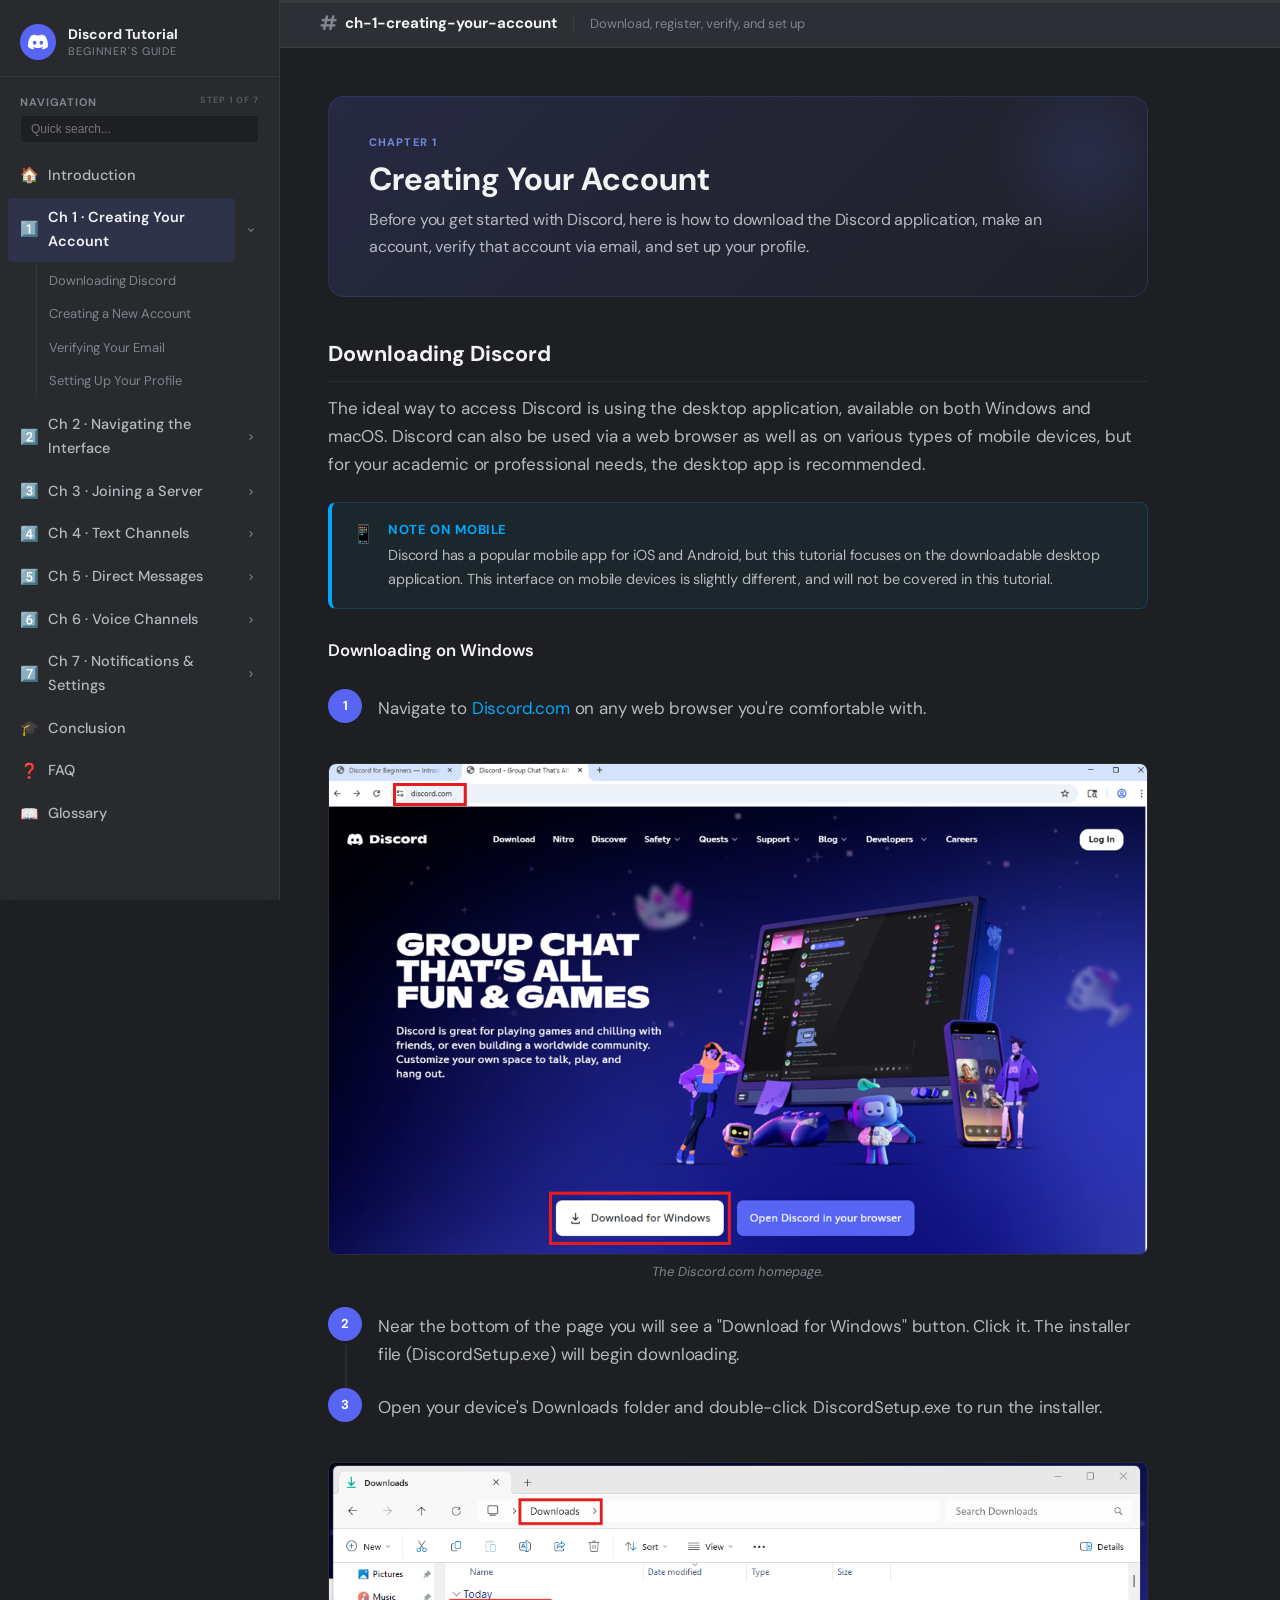
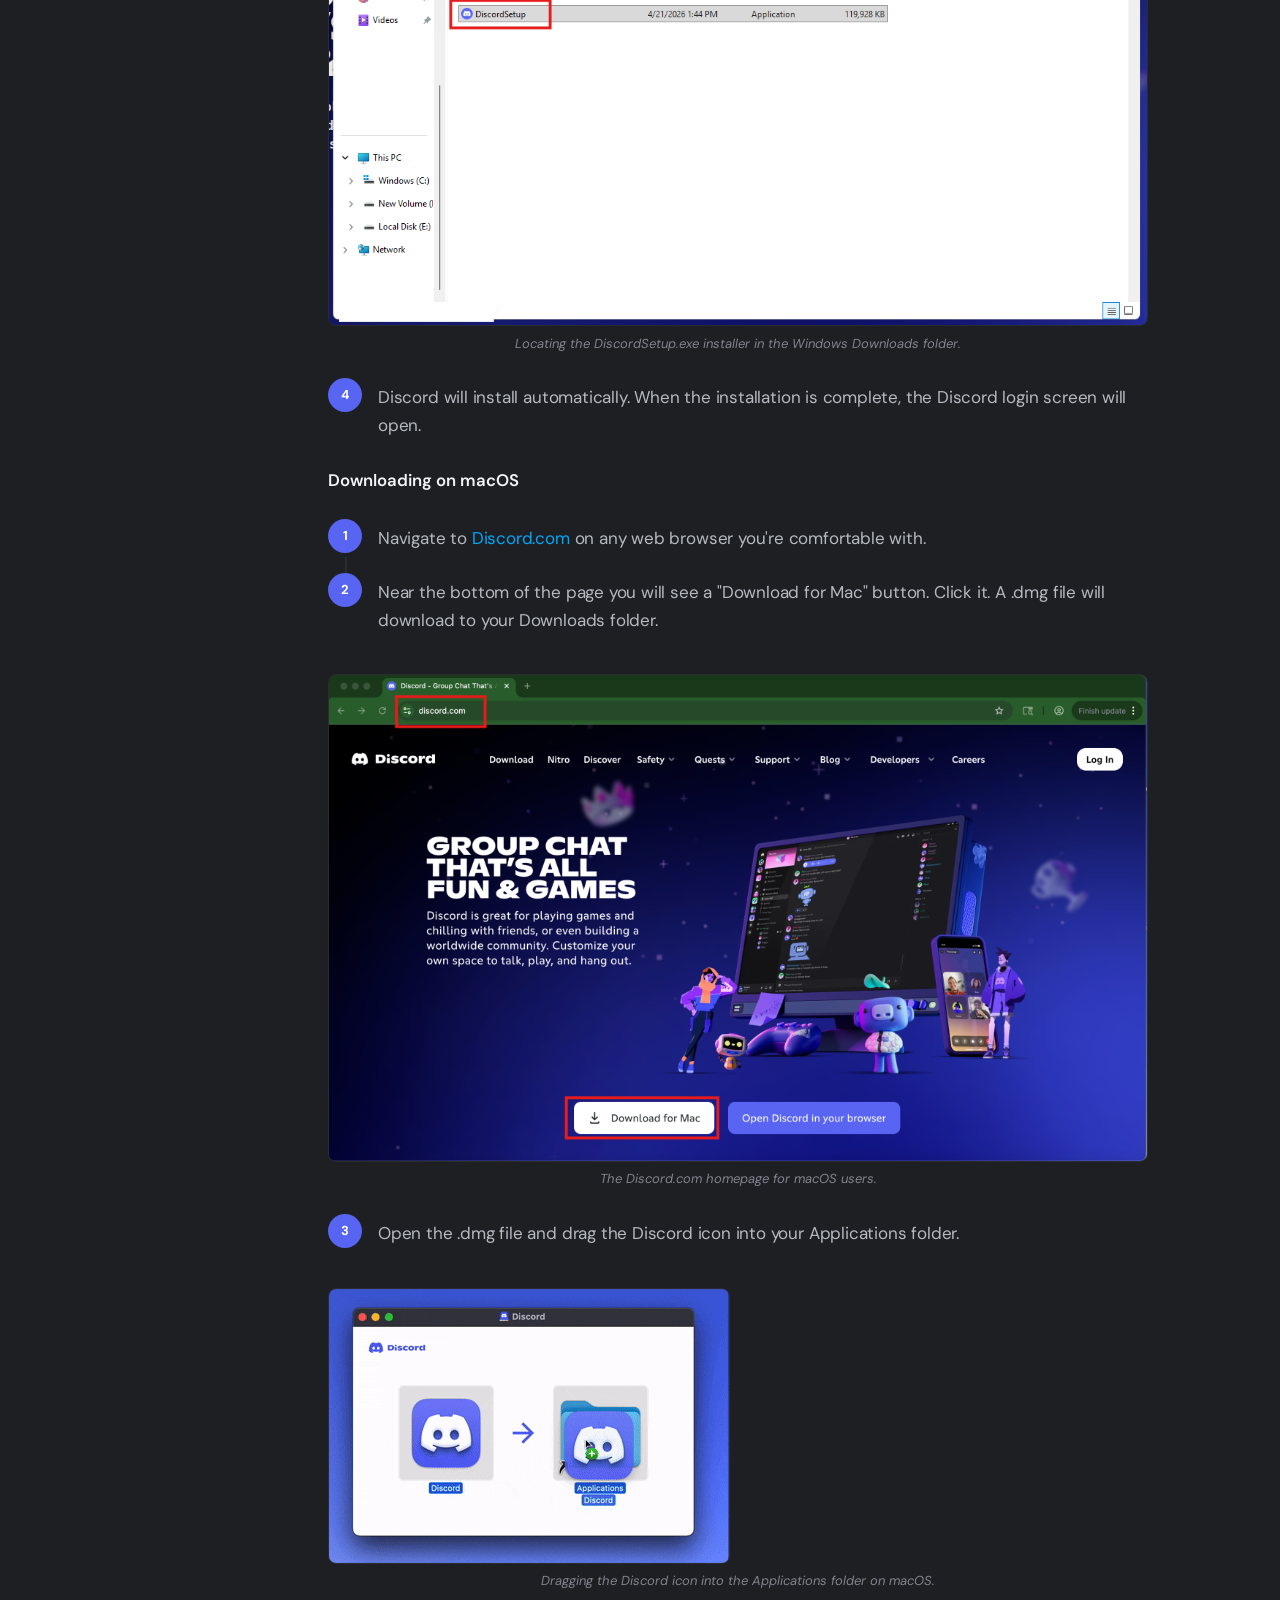
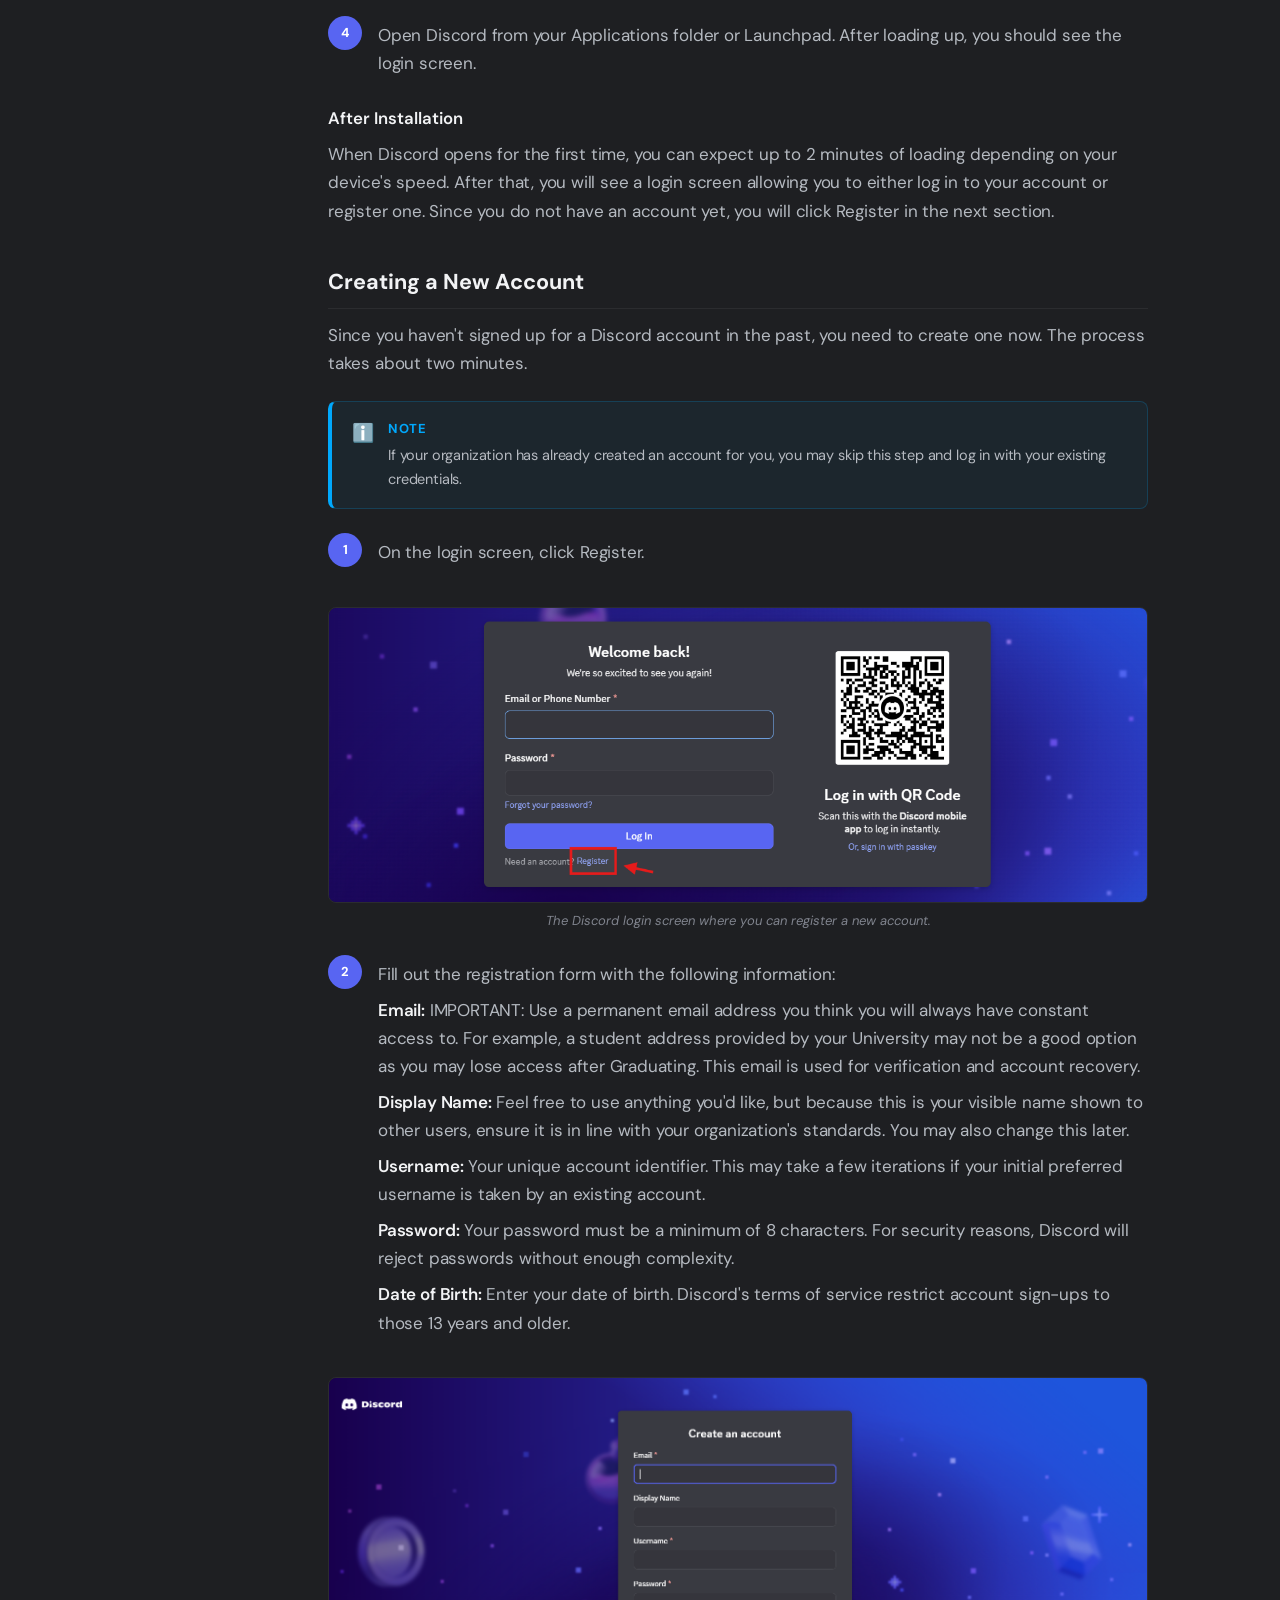
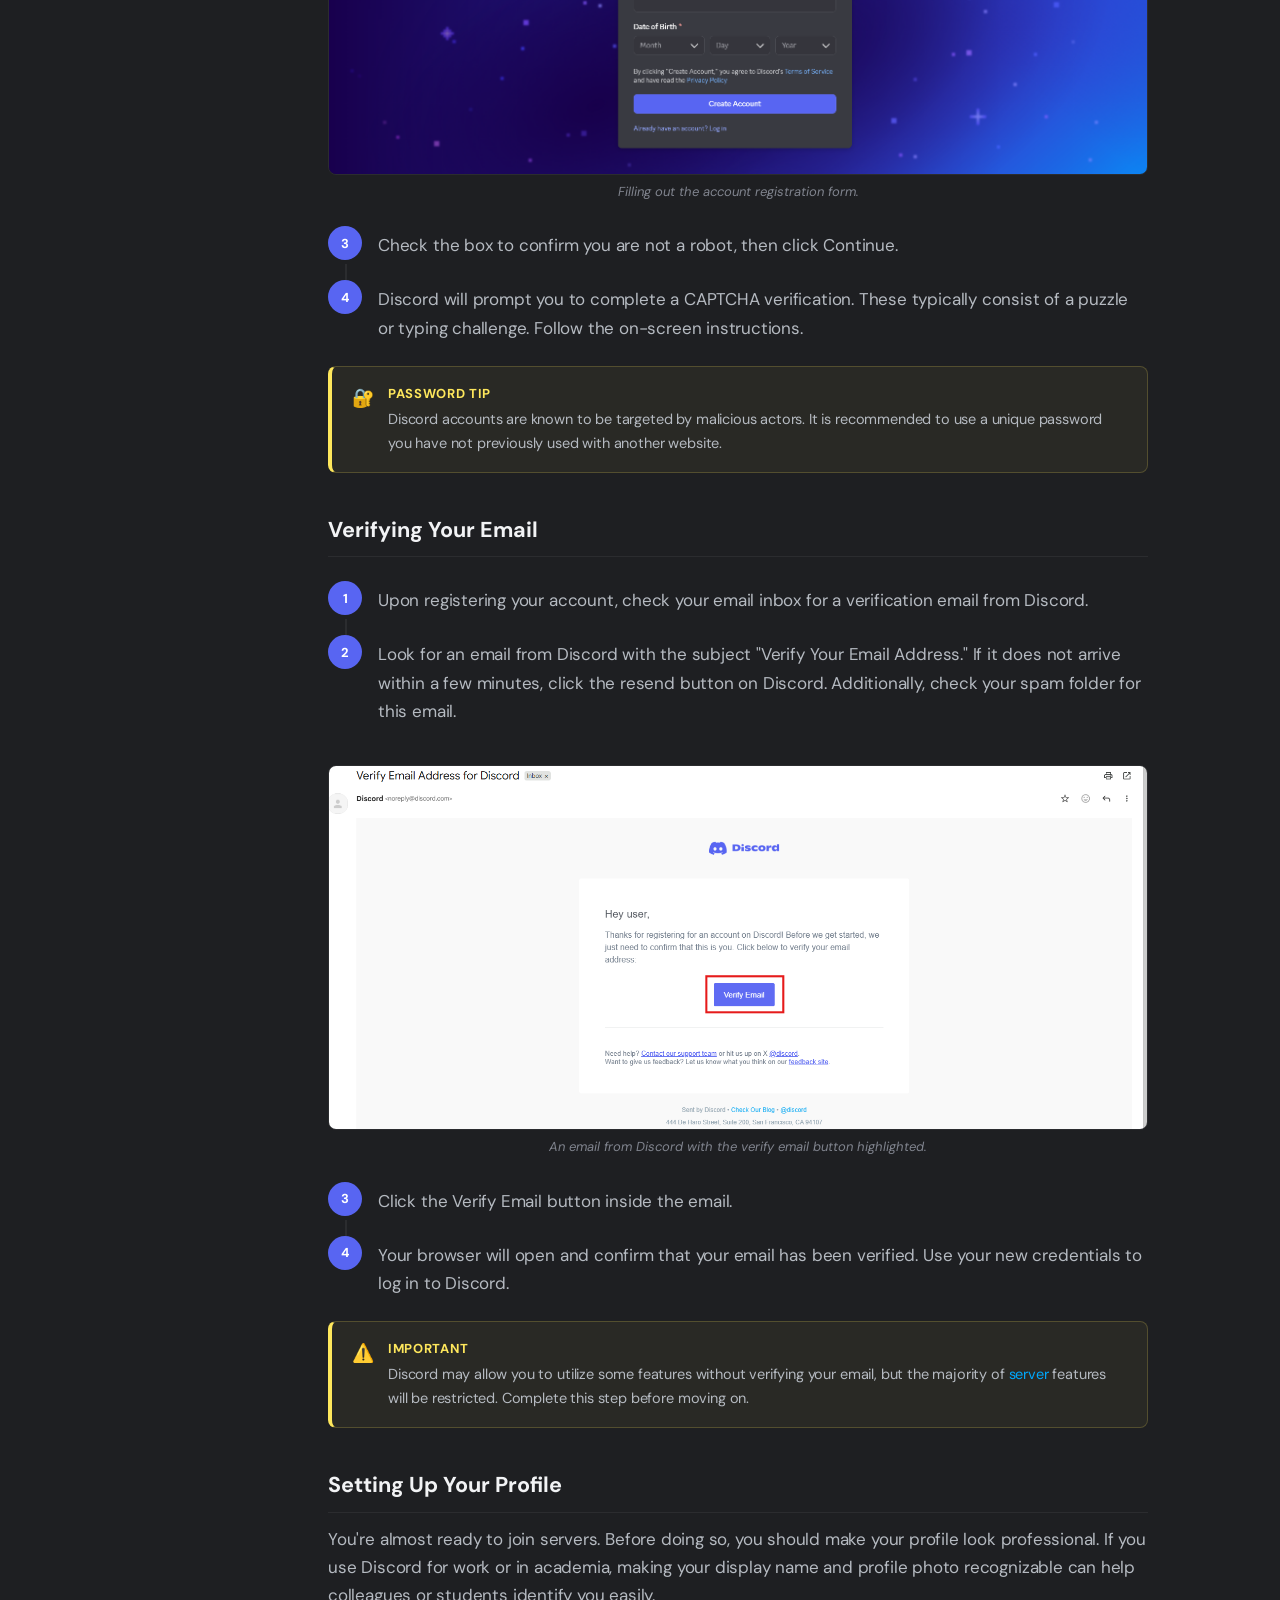
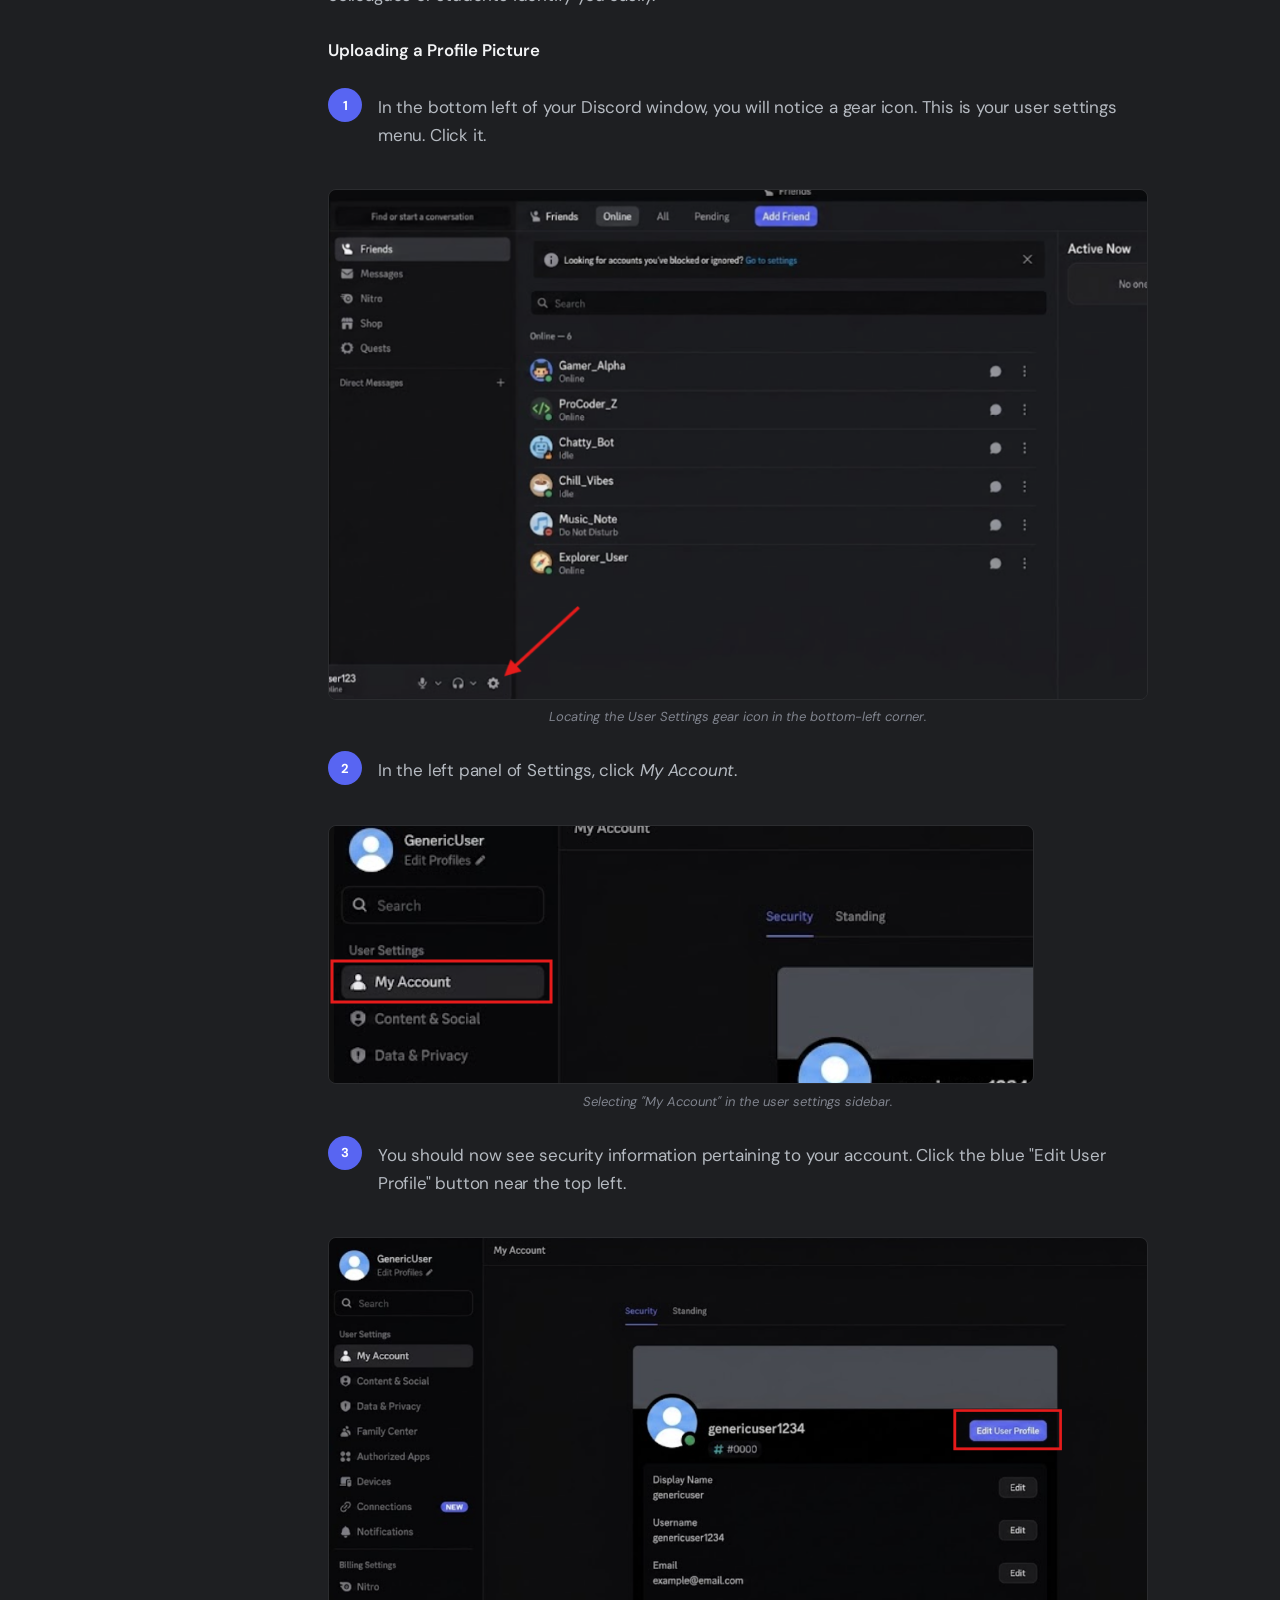
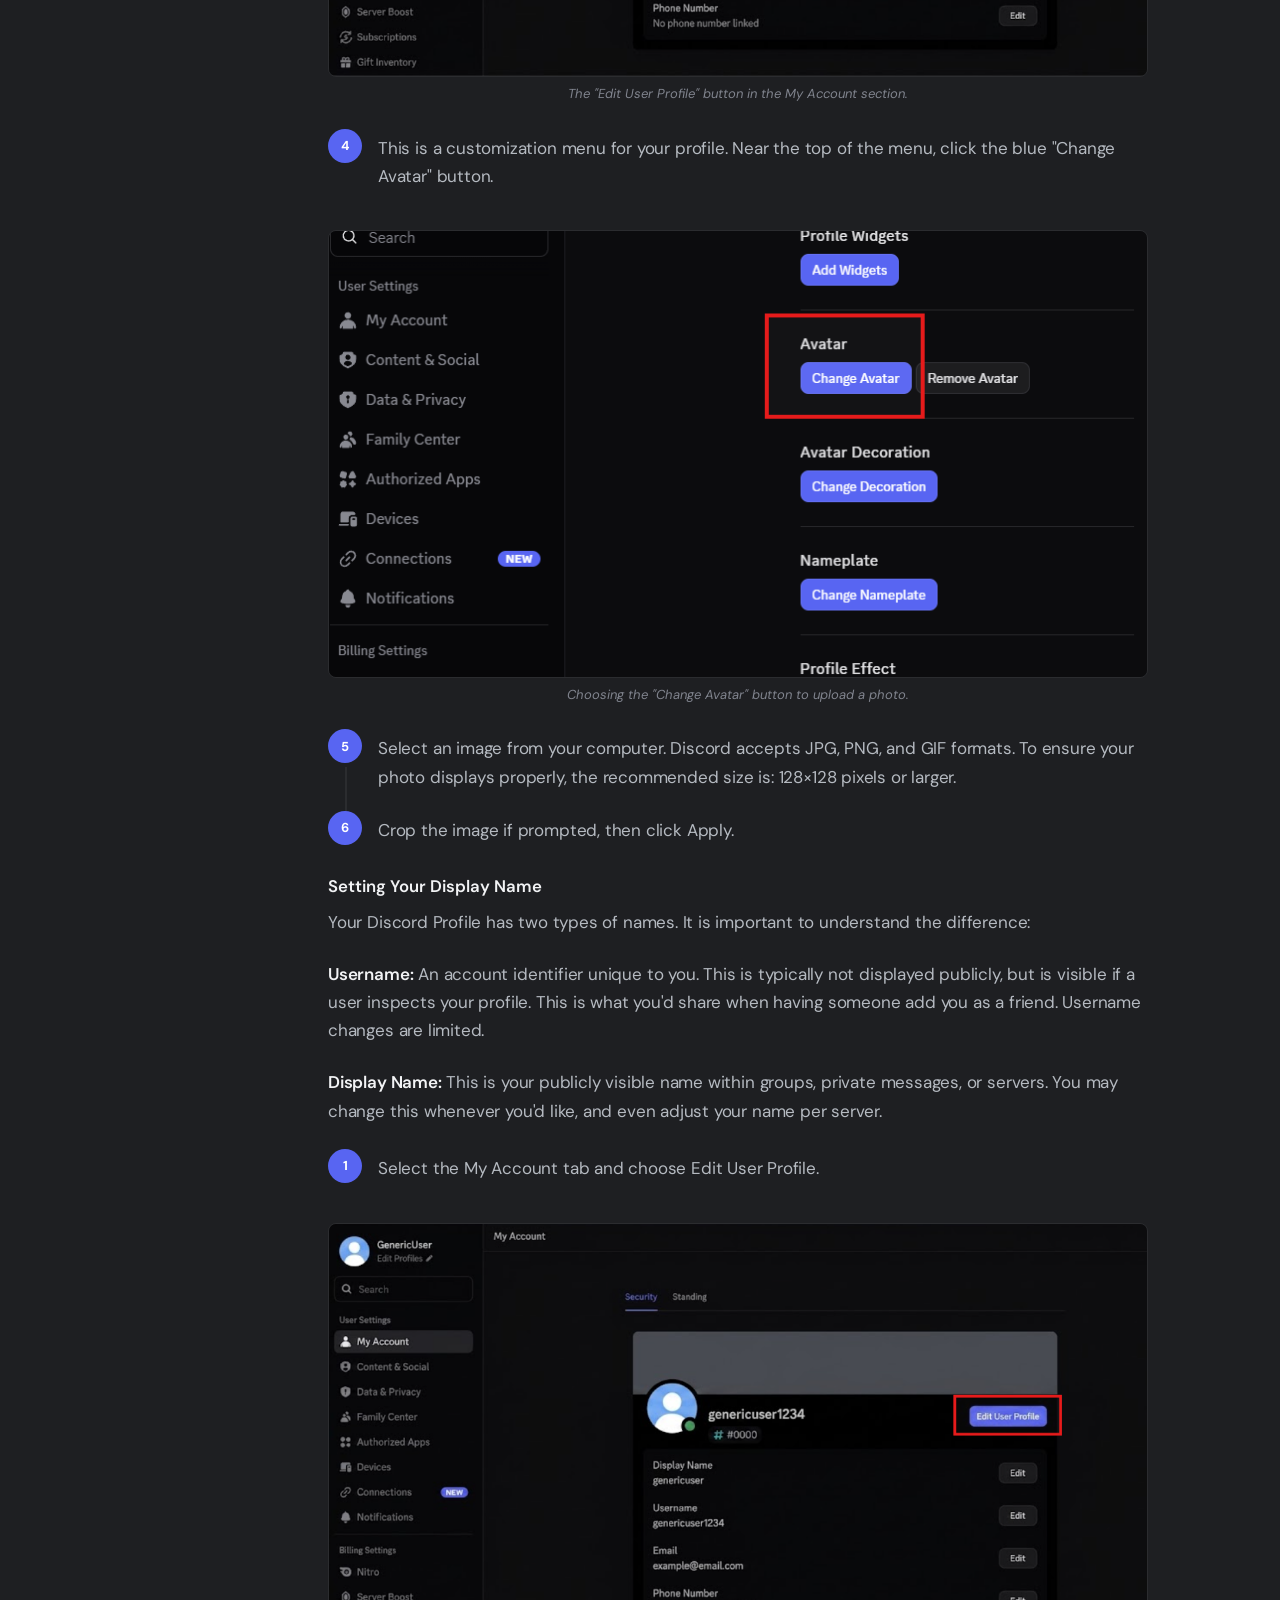
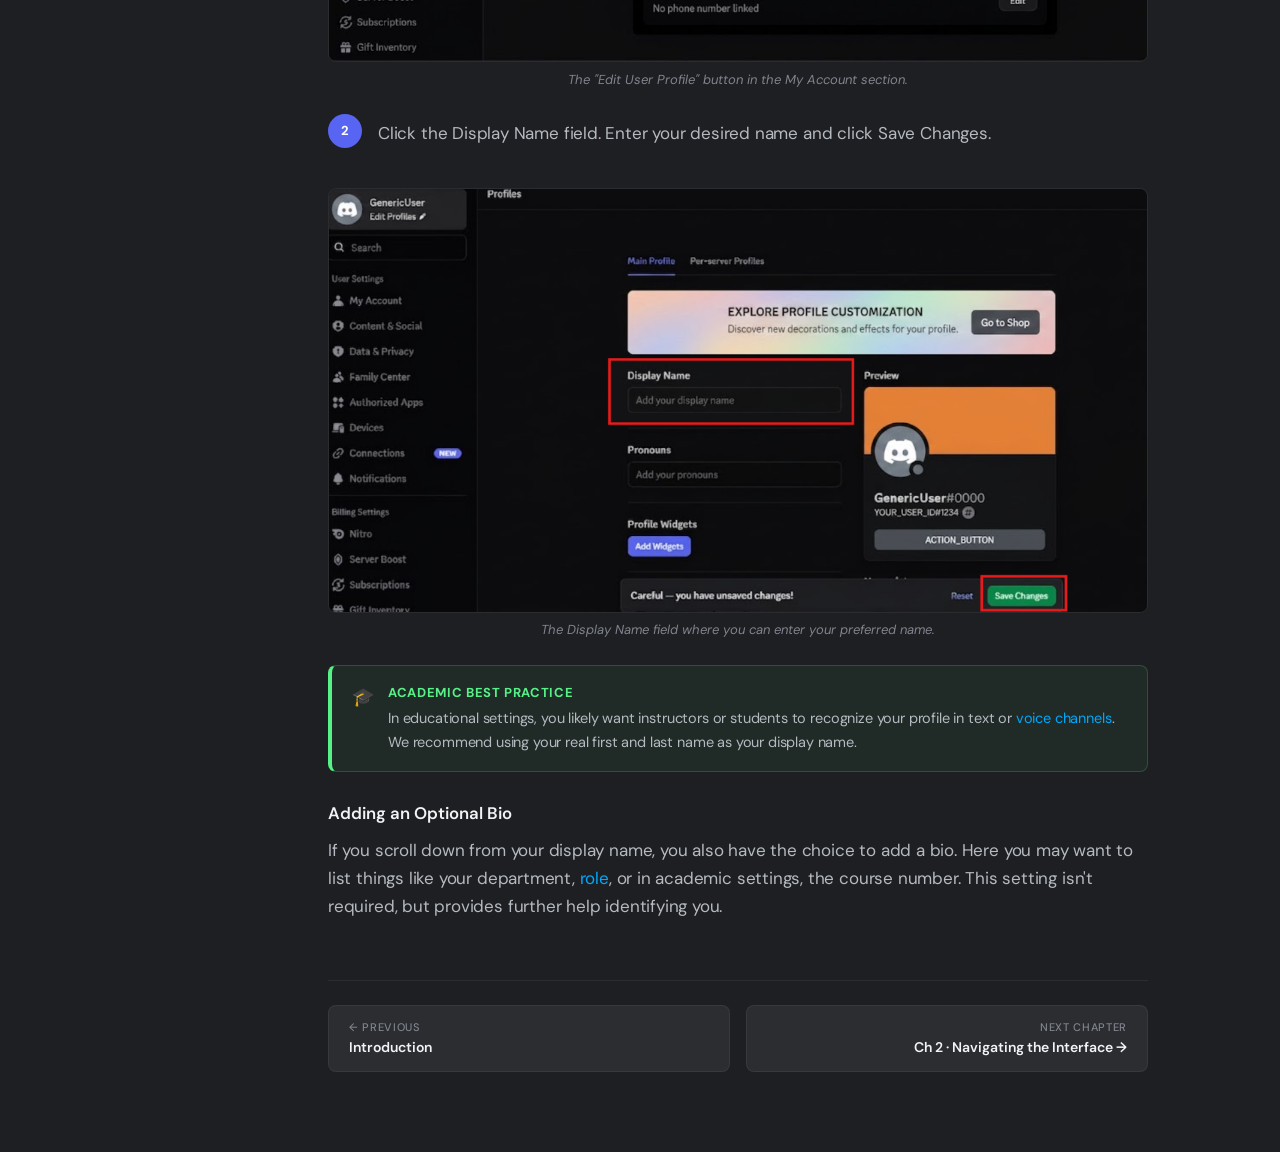
==== commit 3e94604f: "Update Important callout to yellow" ====
--- a/ch1.html
+++ b/ch1.html
@@ -179,7 +179,7 @@
       </div>
     </div>
 
-    <div class="callout danger">
+    <div class="callout warning">
       <div class="callout-icon">⚠️</div>
       <div class="callout-body">
         <div class="callout-title">Important</div>
